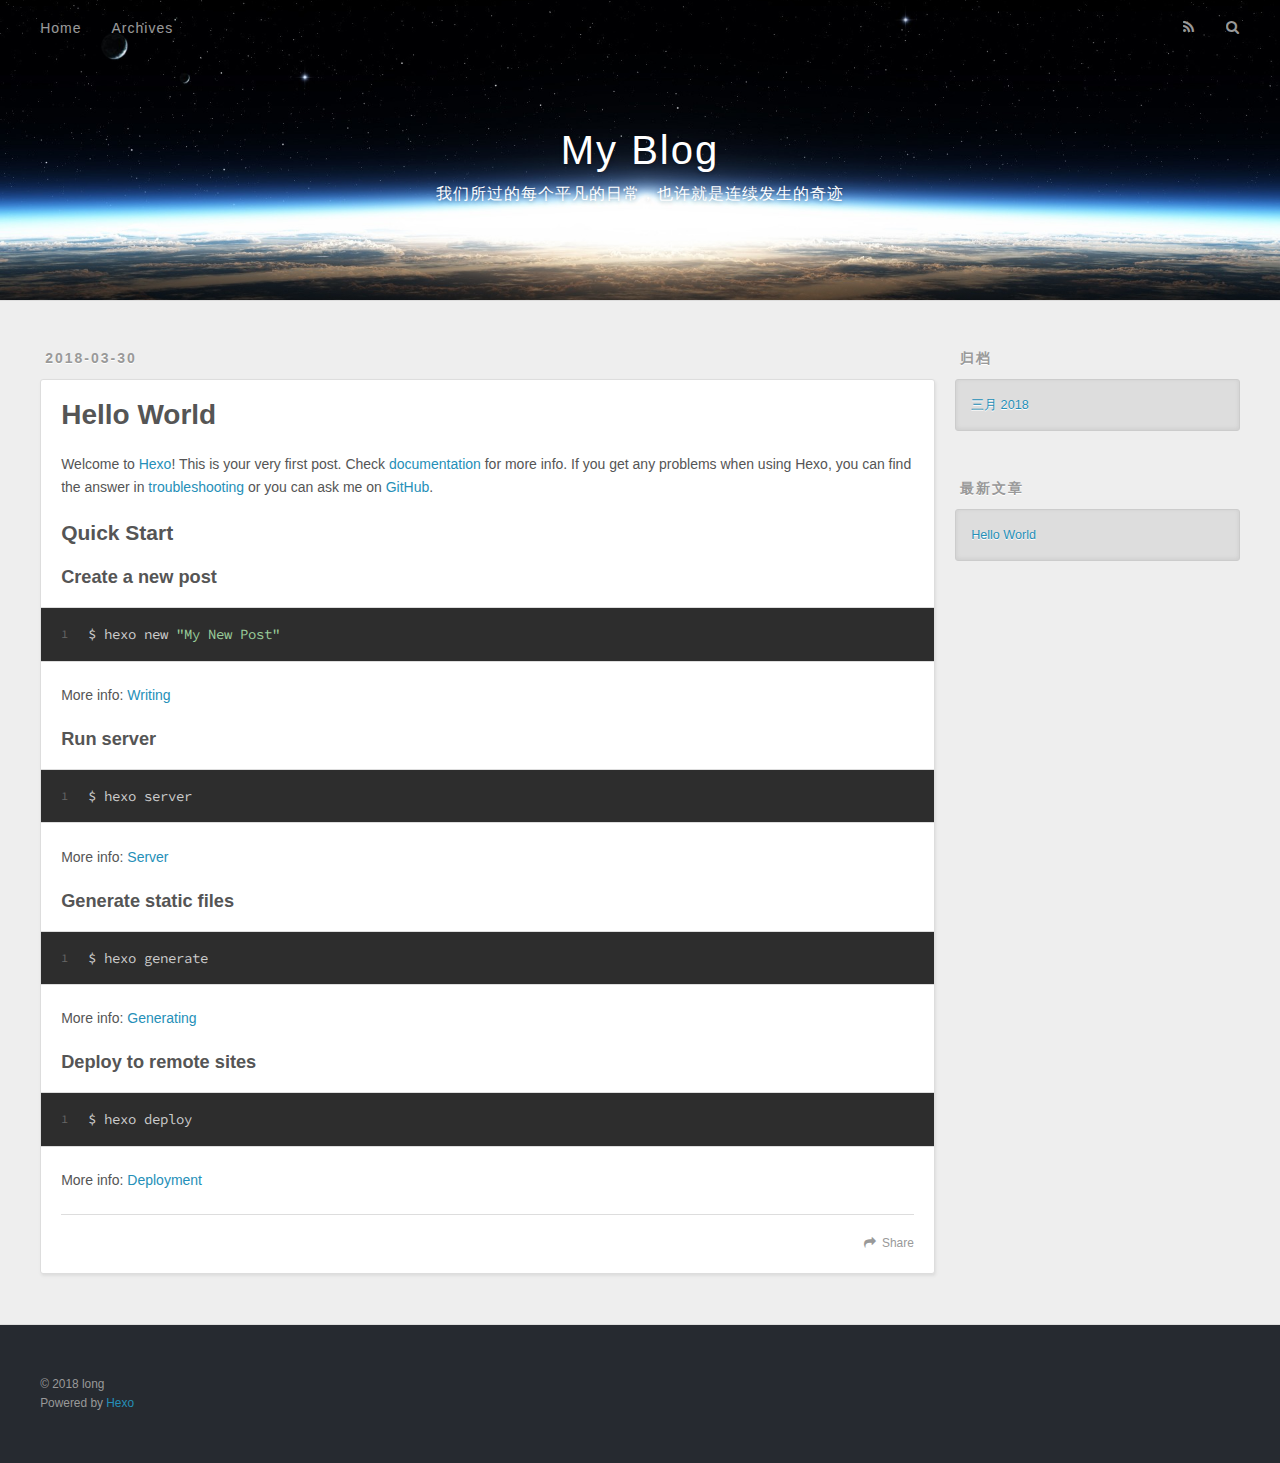
==== index.html @ 5c90718b "站点更新:2018-03-30 04/37/08" ====
<!DOCTYPE html>
<html>
<head>
  <meta charset="utf-8">
  

  
  <title>My Blog</title>
  <meta name="viewport" content="width=device-width, initial-scale=1, maximum-scale=1">
  <meta property="og:type" content="website">
<meta property="og:title" content="My Blog">
<meta property="og:url" content="http://yoursite.com/index.html">
<meta property="og:site_name" content="My Blog">
<meta property="og:locale" content="zh-CN">
<meta name="twitter:card" content="summary">
<meta name="twitter:title" content="My Blog">
  
    <link rel="alternate" href="/atom.xml" title="My Blog" type="application/atom+xml">
  
  
    <link rel="icon" href="/favicon.png">
  
  
    <link href="//fonts.googleapis.com/css?family=Source+Code+Pro" rel="stylesheet" type="text/css">
  
  <link rel="stylesheet" href="/css/style.css">
</head>

<body>
  <div id="container">
    <div id="wrap">
      <header id="header">
  <div id="banner"></div>
  <div id="header-outer" class="outer">
    <div id="header-title" class="inner">
      <h1 id="logo-wrap">
        <a href="/" id="logo">My Blog</a>
      </h1>
      
        <h2 id="subtitle-wrap">
          <a href="/" id="subtitle">我们所过的每个平凡的日常，也许就是连续发生的奇迹</a>
        </h2>
      
    </div>
    <div id="header-inner" class="inner">
      <nav id="main-nav">
        <a id="main-nav-toggle" class="nav-icon"></a>
        
          <a class="main-nav-link" href="/">Home</a>
        
          <a class="main-nav-link" href="/archives">Archives</a>
        
      </nav>
      <nav id="sub-nav">
        
          <a id="nav-rss-link" class="nav-icon" href="/atom.xml" title="RSS Feed"></a>
        
        <a id="nav-search-btn" class="nav-icon" title="搜索"></a>
      </nav>
      <div id="search-form-wrap">
        <form action="//google.com/search" method="get" accept-charset="UTF-8" class="search-form"><input type="search" name="q" class="search-form-input" placeholder="Search"><button type="submit" class="search-form-submit">&#xF002;</button><input type="hidden" name="sitesearch" value="http://yoursite.com"></form>
      </div>
    </div>
  </div>
</header>
      <div class="outer">
        <section id="main">
  
    <article id="post-hello-world" class="article article-type-post" itemscope itemprop="blogPost">
  <div class="article-meta">
    <a href="/2018/03/30/hello-world/" class="article-date">
  <time datetime="2018-03-30T04:08:48.191Z" itemprop="datePublished">2018-03-30</time>
</a>
    
  </div>
  <div class="article-inner">
    
    
      <header class="article-header">
        
  
    <h1 itemprop="name">
      <a class="article-title" href="/2018/03/30/hello-world/">Hello World</a>
    </h1>
  

      </header>
    
    <div class="article-entry" itemprop="articleBody">
      
        <p>Welcome to <a href="https://hexo.io/" target="_blank" rel="noopener">Hexo</a>! This is your very first post. Check <a href="https://hexo.io/docs/" target="_blank" rel="noopener">documentation</a> for more info. If you get any problems when using Hexo, you can find the answer in <a href="https://hexo.io/docs/troubleshooting.html" target="_blank" rel="noopener">troubleshooting</a> or you can ask me on <a href="https://github.com/hexojs/hexo/issues" target="_blank" rel="noopener">GitHub</a>.</p>
<h2 id="Quick-Start"><a href="#Quick-Start" class="headerlink" title="Quick Start"></a>Quick Start</h2><h3 id="Create-a-new-post"><a href="#Create-a-new-post" class="headerlink" title="Create a new post"></a>Create a new post</h3><figure class="highlight bash"><table><tr><td class="gutter"><pre><span class="line">1</span><br></pre></td><td class="code"><pre><span class="line">$ hexo new <span class="string">"My New Post"</span></span><br></pre></td></tr></table></figure>
<p>More info: <a href="https://hexo.io/docs/writing.html" target="_blank" rel="noopener">Writing</a></p>
<h3 id="Run-server"><a href="#Run-server" class="headerlink" title="Run server"></a>Run server</h3><figure class="highlight bash"><table><tr><td class="gutter"><pre><span class="line">1</span><br></pre></td><td class="code"><pre><span class="line">$ hexo server</span><br></pre></td></tr></table></figure>
<p>More info: <a href="https://hexo.io/docs/server.html" target="_blank" rel="noopener">Server</a></p>
<h3 id="Generate-static-files"><a href="#Generate-static-files" class="headerlink" title="Generate static files"></a>Generate static files</h3><figure class="highlight bash"><table><tr><td class="gutter"><pre><span class="line">1</span><br></pre></td><td class="code"><pre><span class="line">$ hexo generate</span><br></pre></td></tr></table></figure>
<p>More info: <a href="https://hexo.io/docs/generating.html" target="_blank" rel="noopener">Generating</a></p>
<h3 id="Deploy-to-remote-sites"><a href="#Deploy-to-remote-sites" class="headerlink" title="Deploy to remote sites"></a>Deploy to remote sites</h3><figure class="highlight bash"><table><tr><td class="gutter"><pre><span class="line">1</span><br></pre></td><td class="code"><pre><span class="line">$ hexo deploy</span><br></pre></td></tr></table></figure>
<p>More info: <a href="https://hexo.io/docs/deployment.html" target="_blank" rel="noopener">Deployment</a></p>

      
    </div>
    <footer class="article-footer">
      <a data-url="http://yoursite.com/2018/03/30/hello-world/" data-id="cjfdgh7nz0000b3xun6bfuowi" class="article-share-link">Share</a>
      
      
    </footer>
  </div>
  
</article>


  


</section>
        
          <aside id="sidebar">
  
    

  
    

  
    
  
    
  <div class="widget-wrap">
    <h3 class="widget-title">归档</h3>
    <div class="widget">
      <ul class="archive-list"><li class="archive-list-item"><a class="archive-list-link" href="/archives/2018/03/">三月 2018</a></li></ul>
    </div>
  </div>


  
    
  <div class="widget-wrap">
    <h3 class="widget-title">最新文章</h3>
    <div class="widget">
      <ul>
        
          <li>
            <a href="/2018/03/30/hello-world/">Hello World</a>
          </li>
        
      </ul>
    </div>
  </div>

  
</aside>
        
      </div>
      <footer id="footer">
  
  <div class="outer">
    <div id="footer-info" class="inner">
      &copy; 2018 long<br>
      Powered by <a href="http://hexo.io/" target="_blank">Hexo</a>
    </div>
  </div>
</footer>
    </div>
    <nav id="mobile-nav">
  
    <a href="/" class="mobile-nav-link">Home</a>
  
    <a href="/archives" class="mobile-nav-link">Archives</a>
  
</nav>
    

<script src="//ajax.googleapis.com/ajax/libs/jquery/2.0.3/jquery.min.js"></script>


  <link rel="stylesheet" href="/fancybox/jquery.fancybox.css">
  <script src="/fancybox/jquery.fancybox.pack.js"></script>


<script src="/js/script.js"></script>



  </div>
</body>
</html>
---- css/style.css ----
body {
  width: 100%;
}
body:before,
body:after {
  content: "";
  display: table;
}
body:after {
  clear: both;
}
html,
body,
div,
span,
applet,
object,
iframe,
h1,
h2,
h3,
h4,
h5,
h6,
p,
blockquote,
pre,
a,
abbr,
acronym,
address,
big,
cite,
code,
del,
dfn,
em,
img,
ins,
kbd,
q,
s,
samp,
small,
strike,
strong,
sub,
sup,
tt,
var,
dl,
dt,
dd,
ol,
ul,
li,
fieldset,
form,
label,
legend,
table,
caption,
tbody,
tfoot,
thead,
tr,
th,
td {
  margin: 0;
  padding: 0;
  border: 0;
  outline: 0;
  font-weight: inherit;
  font-style: inherit;
  font-family: inherit;
  font-size: 100%;
  vertical-align: baseline;
}
body {
  line-height: 1;
  color: #000;
  background: #fff;
}
ol,
ul {
  list-style: none;
}
table {
  border-collapse: separate;
  border-spacing: 0;
  vertical-align: middle;
}
caption,
th,
td {
  text-align: left;
  font-weight: normal;
  vertical-align: middle;
}
a img {
  border: none;
}
input,
button {
  margin: 0;
  padding: 0;
}
input::-moz-focus-inner,
button::-moz-focus-inner {
  border: 0;
  padding: 0;
}
@font-face {
  font-family: FontAwesome;
  font-style: normal;
  font-weight: normal;
  src: url("fonts/fontawesome-webfont.eot?v=#4.0.3");
  src: url("fonts/fontawesome-webfont.eot?#iefix&v=#4.0.3") format("embedded-opentype"), url("fonts/fontawesome-webfont.woff?v=#4.0.3") format("woff"), url("fonts/fontawesome-webfont.ttf?v=#4.0.3") format("truetype"), url("fonts/fontawesome-webfont.svg#fontawesomeregular?v=#4.0.3") format("svg");
}
html,
body,
#container {
  height: 100%;
}
body {
  background: #eee;
  font: 14px -apple-system, BlinkMacSystemFont, "Segoe UI", "Roboto", "Oxygen", "Ubuntu", "Cantarell", "Fira Sans", "Droid Sans", "Helvetica Neue", sans-serif;
  -webkit-text-size-adjust: 100%;
}
.outer {
  max-width: 1220px;
  margin: 0 auto;
  padding: 0 20px;
}
.outer:before,
.outer:after {
  content: "";
  display: table;
}
.outer:after {
  clear: both;
}
.inner {
  display: inline;
  float: left;
  width: 98.33333333333333%;
  margin: 0 0.833333333333333%;
}
.left,
.alignleft {
  float: left;
}
.right,
.alignright {
  float: right;
}
.clear {
  clear: both;
}
#container {
  position: relative;
}
.mobile-nav-on {
  overflow: hidden;
}
#wrap {
  height: 100%;
  width: 100%;
  position: absolute;
  top: 0;
  left: 0;
  -webkit-transition: 0.2s ease-out;
  -moz-transition: 0.2s ease-out;
  -ms-transition: 0.2s ease-out;
  transition: 0.2s ease-out;
  z-index: 1;
  background: #eee;
}
.mobile-nav-on #wrap {
  left: 280px;
}
@media screen and (min-width: 768px) {
  #main {
    display: inline;
    float: left;
    width: 73.33333333333333%;
    margin: 0 0.833333333333333%;
  }
}
.article-date,
.article-category-link,
.archive-year,
.widget-title {
  text-decoration: none;
  text-transform: uppercase;
  letter-spacing: 2px;
  color: #999;
  margin-bottom: 1em;
  margin-left: 5px;
  line-height: 1em;
  text-shadow: 0 1px #fff;
  font-weight: bold;
}
.article-inner,
.archive-article-inner {
  background: #fff;
  -webkit-box-shadow: 1px 2px 3px #ddd;
  box-shadow: 1px 2px 3px #ddd;
  border: 1px solid #ddd;
  border-radius: 3px;
}
.article-entry h1,
.widget h1 {
  font-size: 2em;
}
.article-entry h2,
.widget h2 {
  font-size: 1.5em;
}
.article-entry h3,
.widget h3 {
  font-size: 1.3em;
}
.article-entry h4,
.widget h4 {
  font-size: 1.2em;
}
.article-entry h5,
.widget h5 {
  font-size: 1em;
}
.article-entry h6,
.widget h6 {
  font-size: 1em;
  color: #999;
}
.article-entry hr,
.widget hr {
  border: 1px dashed #ddd;
}
.article-entry strong,
.widget strong {
  font-weight: bold;
}
.article-entry em,
.widget em,
.article-entry cite,
.widget cite {
  font-style: italic;
}
.article-entry sup,
.widget sup,
.article-entry sub,
.widget sub {
  font-size: 0.75em;
  line-height: 0;
  position: relative;
  vertical-align: baseline;
}
.article-entry sup,
.widget sup {
  top: -0.5em;
}
.article-entry sub,
.widget sub {
  bottom: -0.2em;
}
.article-entry small,
.widget small {
  font-size: 0.85em;
}
.article-entry acronym,
.widget acronym,
.article-entry abbr,
.widget abbr {
  border-bottom: 1px dotted;
}
.article-entry ul,
.widget ul,
.article-entry ol,
.widget ol,
.article-entry dl,
.widget dl {
  margin: 0 20px;
  line-height: 1.6em;
}
.article-entry ul ul,
.widget ul ul,
.article-entry ol ul,
.widget ol ul,
.article-entry ul ol,
.widget ul ol,
.article-entry ol ol,
.widget ol ol {
  margin-top: 0;
  margin-bottom: 0;
}
.article-entry ul,
.widget ul {
  list-style: disc;
}
.article-entry ol,
.widget ol {
  list-style: decimal;
}
.article-entry dt,
.widget dt {
  font-weight: bold;
}
#header {
  height: 300px;
  position: relative;
  border-bottom: 1px solid #ddd;
}
#header:before,
#header:after {
  content: "";
  position: absolute;
  left: 0;
  right: 0;
  height: 40px;
}
#header:before {
  top: 0;
  background: -webkit-linear-gradient(rgba(0,0,0,0.2), transparent);
  background: -moz-linear-gradient(rgba(0,0,0,0.2), transparent);
  background: -ms-linear-gradient(rgba(0,0,0,0.2), transparent);
  background: linear-gradient(rgba(0,0,0,0.2), transparent);
}
#header:after {
  bottom: 0;
  background: -webkit-linear-gradient(transparent, rgba(0,0,0,0.2));
  background: -moz-linear-gradient(transparent, rgba(0,0,0,0.2));
  background: -ms-linear-gradient(transparent, rgba(0,0,0,0.2));
  background: linear-gradient(transparent, rgba(0,0,0,0.2));
}
#header-outer {
  height: 100%;
  position: relative;
}
#header-inner {
  position: relative;
  overflow: hidden;
}
#banner {
  position: absolute;
  top: 0;
  left: 0;
  width: 100%;
  height: 100%;
  background: url("images/banner.jpg") center #000;
  -webkit-background-size: cover;
  -moz-background-size: cover;
  background-size: cover;
  z-index: -1;
}
#header-title {
  text-align: center;
  height: 40px;
  position: absolute;
  top: 50%;
  left: 0;
  margin-top: -20px;
}
#logo,
#subtitle {
  text-decoration: none;
  color: #fff;
  font-weight: 300;
  text-shadow: 0 1px 4px rgba(0,0,0,0.3);
}
#logo {
  font-size: 40px;
  line-height: 40px;
  letter-spacing: 2px;
}
#subtitle {
  font-size: 16px;
  line-height: 16px;
  letter-spacing: 1px;
}
#subtitle-wrap {
  margin-top: 16px;
}
#main-nav {
  float: left;
  margin-left: -15px;
}
.nav-icon,
.main-nav-link {
  float: left;
  color: #fff;
  opacity: 0.6;
  text-decoration: none;
  text-shadow: 0 1px rgba(0,0,0,0.2);
  -webkit-transition: opacity 0.2s;
  -moz-transition: opacity 0.2s;
  -ms-transition: opacity 0.2s;
  transition: opacity 0.2s;
  display: block;
  padding: 20px 15px;
}
.nav-icon:hover,
.main-nav-link:hover {
  opacity: 1;
}
.nav-icon {
  font-family: FontAwesome;
  text-align: center;
  font-size: 14px;
  width: 14px;
  height: 14px;
  padding: 20px 15px;
  position: relative;
  cursor: pointer;
}
.main-nav-link {
  font-weight: 300;
  letter-spacing: 1px;
}
@media screen and (max-width: 479px) {
  .main-nav-link {
    display: none;
  }
}
#main-nav-toggle {
  display: none;
}
#main-nav-toggle:before {
  content: "\f0c9";
}
@media screen and (max-width: 479px) {
  #main-nav-toggle {
    display: block;
  }
}
#sub-nav {
  float: right;
  margin-right: -15px;
}
#nav-rss-link:before {
  content: "\f09e";
}
#nav-search-btn:before {
  content: "\f002";
}
#search-form-wrap {
  position: absolute;
  top: 15px;
  width: 150px;
  height: 30px;
  right: -150px;
  opacity: 0;
  -webkit-transition: 0.2s ease-out;
  -moz-transition: 0.2s ease-out;
  -ms-transition: 0.2s ease-out;
  transition: 0.2s ease-out;
}
#search-form-wrap.on {
  opacity: 1;
  right: 0;
}
@media screen and (max-width: 479px) {
  #search-form-wrap {
    width: 100%;
    right: -100%;
  }
}
.search-form {
  position: absolute;
  top: 0;
  left: 0;
  right: 0;
  background: #fff;
  padding: 5px 15px;
  border-radius: 15px;
  -webkit-box-shadow: 0 0 10px rgba(0,0,0,0.3);
  box-shadow: 0 0 10px rgba(0,0,0,0.3);
}
.search-form-input {
  border: none;
  background: none;
  color: #555;
  width: 100%;
  font: 13px -apple-system, BlinkMacSystemFont, "Segoe UI", "Roboto", "Oxygen", "Ubuntu", "Cantarell", "Fira Sans", "Droid Sans", "Helvetica Neue", sans-serif;
  outline: none;
}
.search-form-input::-webkit-search-results-decoration,
.search-form-input::-webkit-search-cancel-button {
  -webkit-appearance: none;
}
.search-form-submit {
  position: absolute;
  top: 50%;
  right: 10px;
  margin-top: -7px;
  font: 13px FontAwesome;
  border: none;
  background: none;
  color: #bbb;
  cursor: pointer;
}
.search-form-submit:hover,
.search-form-submit:focus {
  color: #777;
}
.article {
  margin: 50px 0;
}
.article-inner {
  overflow: hidden;
}
.article-meta:before,
.article-meta:after {
  content: "";
  display: table;
}
.article-meta:after {
  clear: both;
}
.article-date {
  float: left;
}
.article-category {
  float: left;
  line-height: 1em;
  color: #ccc;
  text-shadow: 0 1px #fff;
  margin-left: 8px;
}
.article-category:before {
  content: "\2022";
}
.article-category-link {
  margin: 0 12px 1em;
}
.article-header {
  padding: 20px 20px 0;
}
.article-title {
  text-decoration: none;
  font-size: 2em;
  font-weight: bold;
  color: #555;
  line-height: 1.1em;
  -webkit-transition: color 0.2s;
  -moz-transition: color 0.2s;
  -ms-transition: color 0.2s;
  transition: color 0.2s;
}
a.article-title:hover {
  color: #258fb8;
}
.article-entry {
  color: #555;
  padding: 0 20px;
}
.article-entry:before,
.article-entry:after {
  content: "";
  display: table;
}
.article-entry:after {
  clear: both;
}
.article-entry p,
.article-entry table {
  line-height: 1.6em;
  margin: 1.6em 0;
}
.article-entry h1,
.article-entry h2,
.article-entry h3,
.article-entry h4,
.article-entry h5,
.article-entry h6 {
  font-weight: bold;
}
.article-entry h1,
.article-entry h2,
.article-entry h3,
.article-entry h4,
.article-entry h5,
.article-entry h6 {
  line-height: 1.1em;
  margin: 1.1em 0;
}
.article-entry a {
  color: #258fb8;
  text-decoration: none;
}
.article-entry a:hover {
  text-decoration: underline;
}
.article-entry ul,
.article-entry ol,
.article-entry dl {
  margin-top: 1.6em;
  margin-bottom: 1.6em;
}
.article-entry img,
.article-entry video {
  max-width: 100%;
  height: auto;
  display: block;
  margin: auto;
}
.article-entry iframe {
  border: none;
}
.article-entry table {
  width: 100%;
  border-collapse: collapse;
  border-spacing: 0;
}
.article-entry th {
  font-weight: bold;
  border-bottom: 3px solid #ddd;
  padding-bottom: 0.5em;
}
.article-entry td {
  border-bottom: 1px solid #ddd;
  padding: 10px 0;
}
.article-entry blockquote {
  font-family: Georgia, "Times New Roman", serif;
  font-size: 1.4em;
  margin: 1.6em 20px;
  text-align: center;
}
.article-entry blockquote footer {
  font-size: 14px;
  margin: 1.6em 0;
  font-family: -apple-system, BlinkMacSystemFont, "Segoe UI", "Roboto", "Oxygen", "Ubuntu", "Cantarell", "Fira Sans", "Droid Sans", "Helvetica Neue", sans-serif;
}
.article-entry blockquote footer cite:before {
  content: "—";
  padding: 0 0.5em;
}
.article-entry .pullquote {
  text-align: left;
  width: 45%;
  margin: 0;
}
.article-entry .pullquote.left {
  margin-left: 0.5em;
  margin-right: 1em;
}
.article-entry .pullquote.right {
  margin-right: 0.5em;
  margin-left: 1em;
}
.article-entry .caption {
  color: #999;
  display: block;
  font-size: 0.9em;
  margin-top: 0.5em;
  position: relative;
  text-align: center;
}
.article-entry .video-container {
  position: relative;
  padding-top: 56.25%;
  height: 0;
  overflow: hidden;
}
.article-entry .video-container iframe,
.article-entry .video-container object,
.article-entry .video-container embed {
  position: absolute;
  top: 0;
  left: 0;
  width: 100%;
  height: 100%;
  margin-top: 0;
}
.article-more-link a {
  display: inline-block;
  line-height: 1em;
  padding: 6px 15px;
  border-radius: 15px;
  background: #eee;
  color: #999;
  text-shadow: 0 1px #fff;
  text-decoration: none;
}
.article-more-link a:hover {
  background: #258fb8;
  color: #fff;
  text-decoration: none;
  text-shadow: 0 1px #1e7293;
}
.article-footer {
  font-size: 0.85em;
  line-height: 1.6em;
  border-top: 1px solid #ddd;
  padding-top: 1.6em;
  margin: 0 20px 20px;
}
.article-footer:before,
.article-footer:after {
  content: "";
  display: table;
}
.article-footer:after {
  clear: both;
}
.article-footer a {
  color: #999;
  text-decoration: none;
}
.article-footer a:hover {
  color: #555;
}
.article-tag-list-item {
  float: left;
  margin-right: 10px;
}
.article-tag-list-link:before {
  content: "#";
}
.article-comment-link {
  float: right;
}
.article-comment-link:before {
  content: "\f075";
  font-family: FontAwesome;
  padding-right: 8px;
}
.article-share-link {
  cursor: pointer;
  float: right;
  margin-left: 20px;
}
.article-share-link:before {
  content: "\f064";
  font-family: FontAwesome;
  padding-right: 6px;
}
#article-nav {
  position: relative;
}
#article-nav:before,
#article-nav:after {
  content: "";
  display: table;
}
#article-nav:after {
  clear: both;
}
@media screen and (min-width: 768px) {
  #article-nav {
    margin: 50px 0;
  }
  #article-nav:before {
    width: 8px;
    height: 8px;
    position: absolute;
    top: 50%;
    left: 50%;
    margin-top: -4px;
    margin-left: -4px;
    content: "";
    border-radius: 50%;
    background: #ddd;
    -webkit-box-shadow: 0 1px 2px #fff;
    box-shadow: 0 1px 2px #fff;
  }
}
.article-nav-link-wrap {
  text-decoration: none;
  text-shadow: 0 1px #fff;
  color: #999;
  -webkit-box-sizing: border-box;
  -moz-box-sizing: border-box;
  box-sizing: border-box;
  margin-top: 50px;
  text-align: center;
  display: block;
}
.article-nav-link-wrap:hover {
  color: #555;
}
@media screen and (min-width: 768px) {
  .article-nav-link-wrap {
    width: 50%;
    margin-top: 0;
  }
}
@media screen and (min-width: 768px) {
  #article-nav-newer {
    float: left;
    text-align: right;
    padding-right: 20px;
  }
}
@media screen and (min-width: 768px) {
  #article-nav-older {
    float: right;
    text-align: left;
    padding-left: 20px;
  }
}
.article-nav-caption {
  text-transform: uppercase;
  letter-spacing: 2px;
  color: #ddd;
  line-height: 1em;
  font-weight: bold;
}
#article-nav-newer .article-nav-caption {
  margin-right: -2px;
}
.article-nav-title {
  font-size: 0.85em;
  line-height: 1.6em;
  margin-top: 0.5em;
}
.article-share-box {
  position: absolute;
  display: none;
  background: #fff;
  -webkit-box-shadow: 1px 2px 10px rgba(0,0,0,0.2);
  box-shadow: 1px 2px 10px rgba(0,0,0,0.2);
  border-radius: 3px;
  margin-left: -145px;
  overflow: hidden;
  z-index: 1;
}
.article-share-box.on {
  display: block;
}
.article-share-input {
  width: 100%;
  background: none;
  -webkit-box-sizing: border-box;
  -moz-box-sizing: border-box;
  box-sizing: border-box;
  font: 14px -apple-system, BlinkMacSystemFont, "Segoe UI", "Roboto", "Oxygen", "Ubuntu", "Cantarell", "Fira Sans", "Droid Sans", "Helvetica Neue", sans-serif;
  padding: 0 15px;
  color: #555;
  outline: none;
  border: 1px solid #ddd;
  border-radius: 3px 3px 0 0;
  height: 36px;
  line-height: 36px;
}
.article-share-links {
  background: #eee;
}
.article-share-links:before,
.article-share-links:after {
  content: "";
  display: table;
}
.article-share-links:after {
  clear: both;
}
.article-share-twitter,
.article-share-facebook,
.article-share-pinterest,
.article-share-google {
  width: 50px;
  height: 36px;
  display: block;
  float: left;
  position: relative;
  color: #999;
  text-shadow: 0 1px #fff;
}
.article-share-twitter:before,
.article-share-facebook:before,
.article-share-pinterest:before,
.article-share-google:before {
  font-size: 20px;
  font-family: FontAwesome;
  width: 20px;
  height: 20px;
  position: absolute;
  top: 50%;
  left: 50%;
  margin-top: -10px;
  margin-left: -10px;
  text-align: center;
}
.article-share-twitter:hover,
.article-share-facebook:hover,
.article-share-pinterest:hover,
.article-share-google:hover {
  color: #fff;
}
.article-share-twitter:before {
  content: "\f099";
}
.article-share-twitter:hover {
  background: #00aced;
  text-shadow: 0 1px #008abe;
}
.article-share-facebook:before {
  content: "\f09a";
}
.article-share-facebook:hover {
  background: #3b5998;
  text-shadow: 0 1px #2f477a;
}
.article-share-pinterest:before {
  content: "\f0d2";
}
.article-share-pinterest:hover {
  background: #cb2027;
  text-shadow: 0 1px #a21a1f;
}
.article-share-google:before {
  content: "\f0d5";
}
.article-share-google:hover {
  background: #dd4b39;
  text-shadow: 0 1px #be3221;
}
.article-gallery {
  background: #000;
  position: relative;
}
.article-gallery-photos {
  position: relative;
  overflow: hidden;
}
.article-gallery-img {
  display: none;
  max-width: 100%;
}
.article-gallery-img:first-child {
  display: block;
}
.article-gallery-img.loaded {
  position: absolute;
  display: block;
}
.article-gallery-img img {
  display: block;
  max-width: 100%;
  margin: 0 auto;
}
#comments {
  background: #fff;
  -webkit-box-shadow: 1px 2px 3px #ddd;
  box-shadow: 1px 2px 3px #ddd;
  padding: 20px;
  border: 1px solid #ddd;
  border-radius: 3px;
  margin: 50px 0;
}
#comments a {
  color: #258fb8;
}
.archives-wrap {
  margin: 50px 0;
}
.archives:before,
.archives:after {
  content: "";
  display: table;
}
.archives:after {
  clear: both;
}
.archive-year-wrap {
  margin-bottom: 1em;
}
.archives {
  -webkit-column-gap: 10px;
  -moz-column-gap: 10px;
  column-gap: 10px;
}
@media screen and (min-width: 480px) and (max-width: 767px) {
  .archives {
    -webkit-column-count: 2;
    -moz-column-count: 2;
    column-count: 2;
  }
}
@media screen and (min-width: 768px) {
  .archives {
    -webkit-column-count: 3;
    -moz-column-count: 3;
    column-count: 3;
  }
}
.archive-article {
  -webkit-column-break-inside: avoid;
  page-break-inside: avoid;
  overflow: hidden;
  break-inside: avoid-column;
}
.archive-article-inner {
  padding: 10px;
  margin-bottom: 15px;
}
.archive-article-title {
  text-decoration: none;
  font-weight: bold;
  color: #555;
  -webkit-transition: color 0.2s;
  -moz-transition: color 0.2s;
  -ms-transition: color 0.2s;
  transition: color 0.2s;
  line-height: 1.6em;
}
.archive-article-title:hover {
  color: #258fb8;
}
.archive-article-footer {
  margin-top: 1em;
}
.archive-article-date {
  color: #999;
  text-decoration: none;
  font-size: 0.85em;
  line-height: 1em;
  margin-bottom: 0.5em;
  display: block;
}
#page-nav {
  margin: 50px auto;
  background: #fff;
  -webkit-box-shadow: 1px 2px 3px #ddd;
  box-shadow: 1px 2px 3px #ddd;
  border: 1px solid #ddd;
  border-radius: 3px;
  text-align: center;
  color: #999;
  overflow: hidden;
}
#page-nav:before,
#page-nav:after {
  content: "";
  display: table;
}
#page-nav:after {
  clear: both;
}
#page-nav a,
#page-nav span {
  padding: 10px 20px;
  line-height: 1;
  height: 2ex;
}
#page-nav a {
  color: #999;
  text-decoration: none;
}
#page-nav a:hover {
  background: #999;
  color: #fff;
}
#page-nav .prev {
  float: left;
}
#page-nav .next {
  float: right;
}
#page-nav .page-number {
  display: inline-block;
}
@media screen and (max-width: 479px) {
  #page-nav .page-number {
    display: none;
  }
}
#page-nav .current {
  color: #555;
  font-weight: bold;
}
#page-nav .space {
  color: #ddd;
}
#footer {
  background: #262a30;
  padding: 50px 0;
  border-top: 1px solid #ddd;
  color: #999;
}
#footer a {
  color: #258fb8;
  text-decoration: none;
}
#footer a:hover {
  text-decoration: underline;
}
#footer-info {
  line-height: 1.6em;
  font-size: 0.85em;
}
.article-entry pre,
.article-entry .highlight {
  background: #2d2d2d;
  margin: 0 -20px;
  padding: 15px 20px;
  border-style: solid;
  border-color: #ddd;
  border-width: 1px 0;
  overflow: auto;
  color: #ccc;
  line-height: 22.400000000000002px;
}
.article-entry .highlight .gutter pre,
.article-entry .gist .gist-file .gist-data .line-numbers {
  color: #666;
  font-size: 0.85em;
}
.article-entry pre,
.article-entry code {
  font-family: "Source Code Pro", Consolas, Monaco, Menlo, Consolas, monospace;
}
.article-entry code {
  background: #eee;
  text-shadow: 0 1px #fff;
  padding: 0 0.3em;
}
.article-entry pre code {
  background: none;
  text-shadow: none;
  padding: 0;
}
.article-entry .highlight pre {
  border: none;
  margin: 0;
  padding: 0;
}
.article-entry .highlight table {
  margin: 0;
  width: auto;
}
.article-entry .highlight td {
  border: none;
  padding: 0;
}
.article-entry .highlight figcaption {
  font-size: 0.85em;
  color: #999;
  line-height: 1em;
  margin-bottom: 1em;
}
.article-entry .highlight figcaption:before,
.article-entry .highlight figcaption:after {
  content: "";
  display: table;
}
.article-entry .highlight figcaption:after {
  clear: both;
}
.article-entry .highlight figcaption a {
  float: right;
}
.article-entry .highlight .gutter pre {
  text-align: right;
  padding-right: 20px;
}
.article-entry .highlight .line {
  height: 22.400000000000002px;
}
.article-entry .highlight .line.marked {
  background: #515151;
}
.article-entry .gist {
  margin: 0 -20px;
  border-style: solid;
  border-color: #ddd;
  border-width: 1px 0;
  background: #2d2d2d;
  padding: 15px 20px 15px 0;
}
.article-entry .gist .gist-file {
  border: none;
  font-family: "Source Code Pro", Consolas, Monaco, Menlo, Consolas, monospace;
  margin: 0;
}
.article-entry .gist .gist-file .gist-data {
  background: none;
  border: none;
}
.article-entry .gist .gist-file .gist-data .line-numbers {
  background: none;
  border: none;
  padding: 0 20px 0 0;
}
.article-entry .gist .gist-file .gist-data .line-data {
  padding: 0 !important;
}
.article-entry .gist .gist-file .highlight {
  margin: 0;
  padding: 0;
  border: none;
}
.article-entry .gist .gist-file .gist-meta {
  background: #2d2d2d;
  color: #999;
  font: 0.85em -apple-system, BlinkMacSystemFont, "Segoe UI", "Roboto", "Oxygen", "Ubuntu", "Cantarell", "Fira Sans", "Droid Sans", "Helvetica Neue", sans-serif;
  text-shadow: 0 0;
  padding: 0;
  margin-top: 1em;
  margin-left: 20px;
}
.article-entry .gist .gist-file .gist-meta a {
  color: #258fb8;
  font-weight: normal;
}
.article-entry .gist .gist-file .gist-meta a:hover {
  text-decoration: underline;
}
pre .comment,
pre .title {
  color: #999;
}
pre .variable,
pre .attribute,
pre .tag,
pre .regexp,
pre .ruby .constant,
pre .xml .tag .title,
pre .xml .pi,
pre .xml .doctype,
pre .html .doctype,
pre .css .id,
pre .css .class,
pre .css .pseudo {
  color: #f2777a;
}
pre .number,
pre .preprocessor,
pre .built_in,
pre .literal,
pre .params,
pre .constant {
  color: #f99157;
}
pre .class,
pre .ruby .class .title,
pre .css .rules .attribute {
  color: #9c9;
}
pre .string,
pre .value,
pre .inheritance,
pre .header,
pre .ruby .symbol,
pre .xml .cdata {
  color: #9c9;
}
pre .css .hexcolor {
  color: #6cc;
}
pre .function,
pre .python .decorator,
pre .python .title,
pre .ruby .function .title,
pre .ruby .title .keyword,
pre .perl .sub,
pre .javascript .title,
pre .coffeescript .title {
  color: #69c;
}
pre .keyword,
pre .javascript .function {
  color: #c9c;
}
@media screen and (max-width: 479px) {
  #mobile-nav {
    position: absolute;
    top: 0;
    left: 0;
    width: 280px;
    height: 100%;
    background: #191919;
    border-right: 1px solid #fff;
  }
}
@media screen and (max-width: 479px) {
  .mobile-nav-link {
    display: block;
    color: #999;
    text-decoration: none;
    padding: 15px 20px;
    font-weight: bold;
  }
  .mobile-nav-link:hover {
    color: #fff;
  }
}
@media screen and (min-width: 768px) {
  #sidebar {
    display: inline;
    float: left;
    width: 23.333333333333332%;
    margin: 0 0.833333333333333%;
  }
}
.widget-wrap {
  margin: 50px 0;
}
.widget {
  color: #777;
  text-shadow: 0 1px #fff;
  background: #ddd;
  -webkit-box-shadow: 0 -1px 4px #ccc inset;
  box-shadow: 0 -1px 4px #ccc inset;
  border: 1px solid #ccc;
  padding: 15px;
  border-radius: 3px;
}
.widget a {
  color: #258fb8;
  text-decoration: none;
}
.widget a:hover {
  text-decoration: underline;
}
.widget ul ul,
.widget ol ul,
.widget dl ul,
.widget ul ol,
.widget ol ol,
.widget dl ol,
.widget ul dl,
.widget ol dl,
.widget dl dl {
  margin-left: 15px;
  list-style: disc;
}
.widget {
  line-height: 1.6em;
  word-wrap: break-word;
  font-size: 0.9em;
}
.widget ul,
.widget ol {
  list-style: none;
  margin: 0;
}
.widget ul ul,
.widget ol ul,
.widget ul ol,
.widget ol ol {
  margin: 0 20px;
}
.widget ul ul,
.widget ol ul {
  list-style: disc;
}
.widget ul ol,
.widget ol ol {
  list-style: decimal;
}
.category-list-count,
.tag-list-count,
.archive-list-count {
  padding-left: 5px;
  color: #999;
  font-size: 0.85em;
}
.category-list-count:before,
.tag-list-count:before,
.archive-list-count:before {
  content: "(";
}
.category-list-count:after,
.tag-list-count:after,
.archive-list-count:after {
  content: ")";
}
.tagcloud a {
  margin-right: 5px;
  display: inline-block;
}
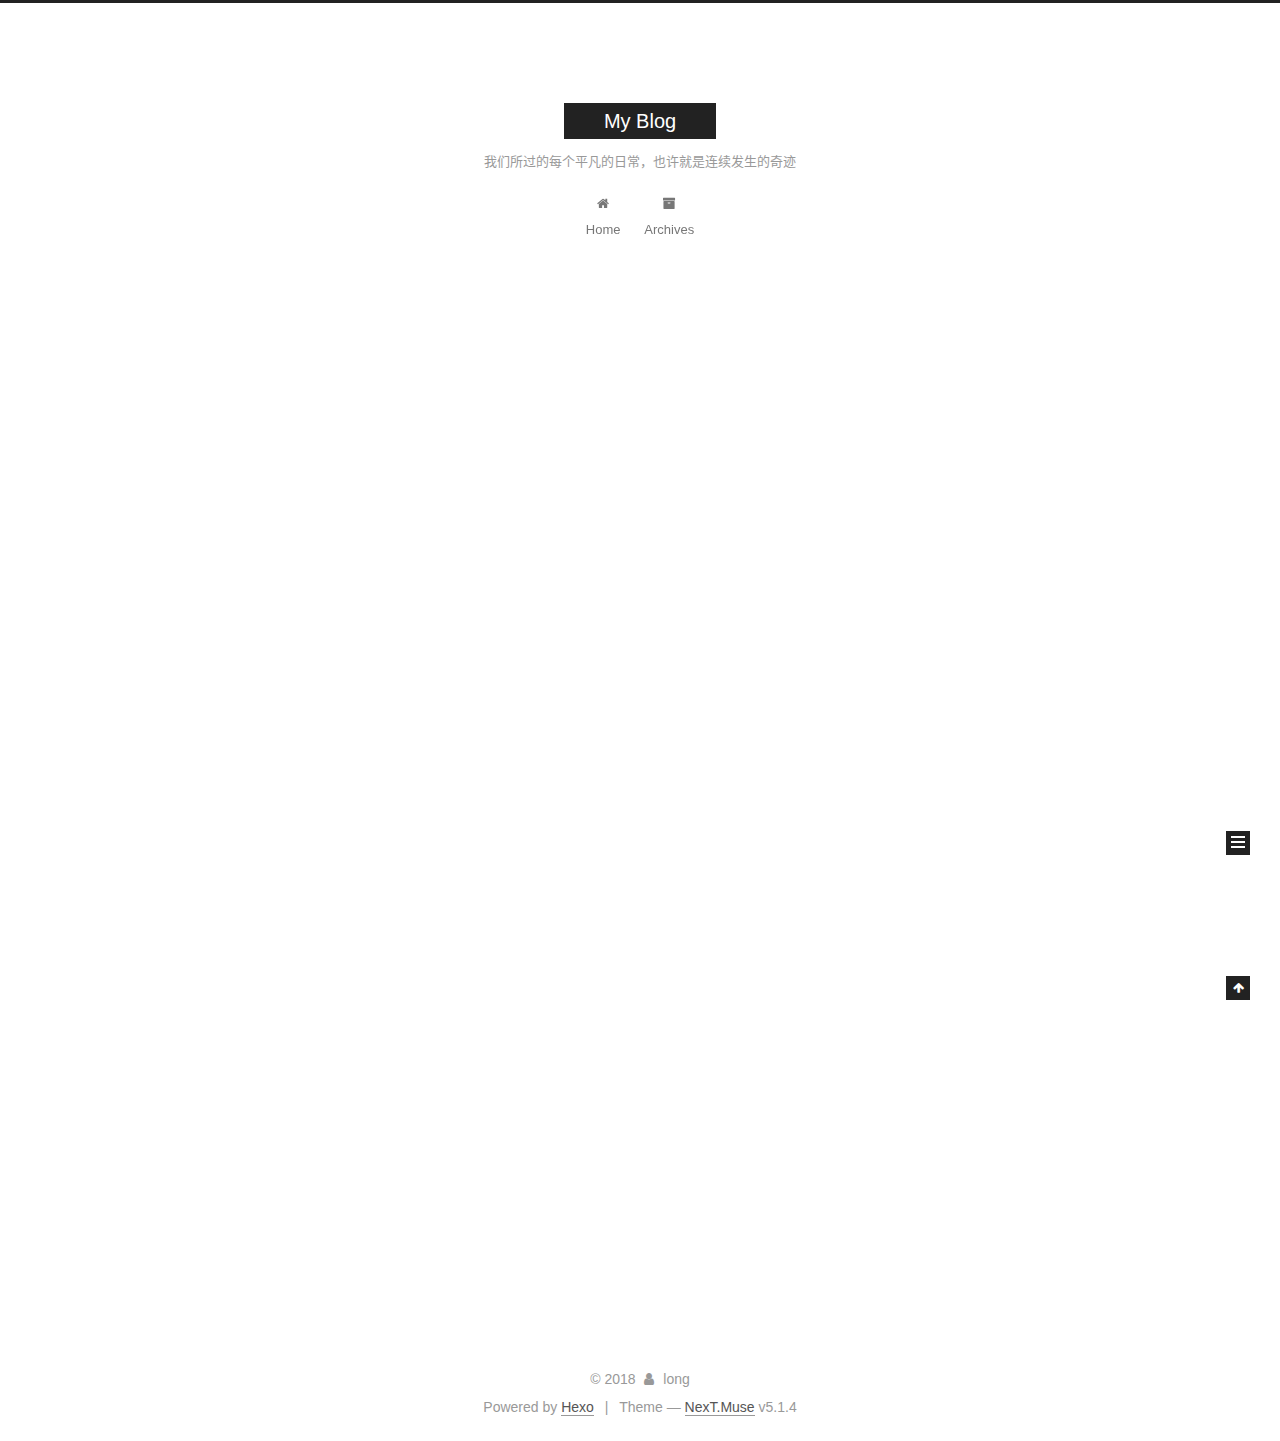
==== commit 70070f72: "站点更新:2018-03-30 04/50/00" ====
--- a/index.html
+++ b/index.html
@@ -1,94 +1,308 @@
 <!DOCTYPE html>
-<html>
+
+
+
+  
+
+
+<html class="theme-next muse use-motion" lang="zh-CN">
 <head>
-  <meta charset="utf-8">
-  
-
-  
-  <title>My Blog</title>
-  <meta name="viewport" content="width=device-width, initial-scale=1, maximum-scale=1">
-  <meta property="og:type" content="website">
+  <meta charset="UTF-8"/>
+<meta http-equiv="X-UA-Compatible" content="IE=edge" />
+<meta name="viewport" content="width=device-width, initial-scale=1, maximum-scale=1"/>
+<meta name="theme-color" content="#222">
+
+
+
+
+
+
+
+
+
+<meta http-equiv="Cache-Control" content="no-transform" />
+<meta http-equiv="Cache-Control" content="no-siteapp" />
+
+
+
+
+
+
+
+
+
+
+
+
+
+
+
+
+  
+  
+  <link href="/lib/fancybox/source/jquery.fancybox.css?v=2.1.5" rel="stylesheet" type="text/css" />
+
+
+
+
+
+
+
+<link href="/lib/font-awesome/css/font-awesome.min.css?v=4.6.2" rel="stylesheet" type="text/css" />
+
+<link href="/css/main.css?v=5.1.4" rel="stylesheet" type="text/css" />
+
+
+  <link rel="apple-touch-icon" sizes="180x180" href="/images/apple-touch-icon-next.png?v=5.1.4">
+
+
+  <link rel="icon" type="image/png" sizes="32x32" href="/images/favicon-32x32-next.png?v=5.1.4">
+
+
+  <link rel="icon" type="image/png" sizes="16x16" href="/images/favicon-16x16-next.png?v=5.1.4">
+
+
+  <link rel="mask-icon" href="/images/logo.svg?v=5.1.4" color="#222">
+
+
+
+
+
+  <meta name="keywords" content="Hexo, NexT" />
+
+
+
+
+
+  <link rel="alternate" href="/atom.xml" title="My Blog" type="application/atom+xml" />
+
+
+
+
+
+
+<meta property="og:type" content="website">
 <meta property="og:title" content="My Blog">
 <meta property="og:url" content="http://yoursite.com/index.html">
 <meta property="og:site_name" content="My Blog">
 <meta property="og:locale" content="zh-CN">
 <meta name="twitter:card" content="summary">
 <meta name="twitter:title" content="My Blog">
-  
-    <link rel="alternate" href="/atom.xml" title="My Blog" type="application/atom+xml">
-  
-  
-    <link rel="icon" href="/favicon.png">
-  
-  
-    <link href="//fonts.googleapis.com/css?family=Source+Code+Pro" rel="stylesheet" type="text/css">
-  
-  <link rel="stylesheet" href="/css/style.css">
+
+
+
+<script type="text/javascript" id="hexo.configurations">
+  var NexT = window.NexT || {};
+  var CONFIG = {
+    root: '/',
+    scheme: 'Muse',
+    version: '5.1.4',
+    sidebar: {"position":"left","display":"post","offset":12,"b2t":false,"scrollpercent":false,"onmobile":false},
+    fancybox: true,
+    tabs: true,
+    motion: {"enable":true,"async":false,"transition":{"post_block":"fadeIn","post_header":"slideDownIn","post_body":"slideDownIn","coll_header":"slideLeftIn","sidebar":"slideUpIn"}},
+    duoshuo: {
+      userId: '0',
+      author: 'Author'
+    },
+    algolia: {
+      applicationID: '',
+      apiKey: '',
+      indexName: '',
+      hits: {"per_page":10},
+      labels: {"input_placeholder":"Search for Posts","hits_empty":"We didn't find any results for the search: ${query}","hits_stats":"${hits} results found in ${time} ms"}
+    }
+  };
+</script>
+
+
+
+  <link rel="canonical" href="http://yoursite.com/"/>
+
+
+
+
+
+  <title>My Blog</title>
+  
+
+
+
+
+
+
+
+
 </head>
 
-<body>
-  <div id="container">
-    <div id="wrap">
-      <header id="header">
-  <div id="banner"></div>
-  <div id="header-outer" class="outer">
-    <div id="header-title" class="inner">
-      <h1 id="logo-wrap">
-        <a href="/" id="logo">My Blog</a>
-      </h1>
-      
-        <h2 id="subtitle-wrap">
-          <a href="/" id="subtitle">我们所过的每个平凡的日常，也许就是连续发生的奇迹</a>
-        </h2>
-      
+<body itemscope itemtype="http://schema.org/WebPage" lang="zh-CN">
+
+  
+  
+    
+  
+
+  <div class="container sidebar-position-left 
+  page-home">
+    <div class="headband"></div>
+
+    <header id="header" class="header" itemscope itemtype="http://schema.org/WPHeader">
+      <div class="header-inner"><div class="site-brand-wrapper">
+  <div class="site-meta ">
+    
+
+    <div class="custom-logo-site-title">
+      <a href="/"  class="brand" rel="start">
+        <span class="logo-line-before"><i></i></span>
+        <span class="site-title">My Blog</span>
+        <span class="logo-line-after"><i></i></span>
+      </a>
     </div>
-    <div id="header-inner" class="inner">
-      <nav id="main-nav">
-        <a id="main-nav-toggle" class="nav-icon"></a>
-        
-          <a class="main-nav-link" href="/">Home</a>
-        
-          <a class="main-nav-link" href="/archives">Archives</a>
-        
-      </nav>
-      <nav id="sub-nav">
-        
-          <a id="nav-rss-link" class="nav-icon" href="/atom.xml" title="RSS Feed"></a>
-        
-        <a id="nav-search-btn" class="nav-icon" title="搜索"></a>
-      </nav>
-      <div id="search-form-wrap">
-        <form action="//google.com/search" method="get" accept-charset="UTF-8" class="search-form"><input type="search" name="q" class="search-form-input" placeholder="Search"><button type="submit" class="search-form-submit">&#xF002;</button><input type="hidden" name="sitesearch" value="http://yoursite.com"></form>
-      </div>
-    </div>
+      
+        <p class="site-subtitle">我们所过的每个平凡的日常，也许就是连续发生的奇迹</p>
+      
   </div>
-</header>
-      <div class="outer">
-        <section id="main">
-  
-    <article id="post-hello-world" class="article article-type-post" itemscope itemprop="blogPost">
-  <div class="article-meta">
-    <a href="/2018/03/30/hello-world/" class="article-date">
-  <time datetime="2018-03-30T04:08:48.191Z" itemprop="datePublished">2018-03-30</time>
-</a>
-    
+
+  <div class="site-nav-toggle">
+    <button>
+      <span class="btn-bar"></span>
+      <span class="btn-bar"></span>
+      <span class="btn-bar"></span>
+    </button>
   </div>
-  <div class="article-inner">
-    
-    
-      <header class="article-header">
-        
-  
-    <h1 itemprop="name">
-      <a class="article-title" href="/2018/03/30/hello-world/">Hello World</a>
-    </h1>
-  
-
+</div>
+
+<nav class="site-nav">
+  
+
+  
+    <ul id="menu" class="menu">
+      
+        
+        <li class="menu-item menu-item-home">
+          <a href="/" rel="section">
+            
+              <i class="menu-item-icon fa fa-fw fa-home"></i> <br />
+            
+            Home
+          </a>
+        </li>
+      
+        
+        <li class="menu-item menu-item-archives">
+          <a href="/archives/" rel="section">
+            
+              <i class="menu-item-icon fa fa-fw fa-archive"></i> <br />
+            
+            Archives
+          </a>
+        </li>
+      
+
+      
+    </ul>
+  
+
+  
+</nav>
+
+
+
+ </div>
+    </header>
+
+    <main id="main" class="main">
+      <div class="main-inner">
+        <div class="content-wrap">
+          <div id="content" class="content">
+            
+  <section id="posts" class="posts-expand">
+    
+      
+
+  
+
+  
+  
+  
+
+  <article class="post post-type-normal" itemscope itemtype="http://schema.org/Article">
+  
+  
+  
+  <div class="post-block">
+    <link itemprop="mainEntityOfPage" href="http://yoursite.com/2018/03/30/hello-world/">
+
+    <span hidden itemprop="author" itemscope itemtype="http://schema.org/Person">
+      <meta itemprop="name" content="long">
+      <meta itemprop="description" content="">
+      <meta itemprop="image" content="/images/avatar.gif">
+    </span>
+
+    <span hidden itemprop="publisher" itemscope itemtype="http://schema.org/Organization">
+      <meta itemprop="name" content="My Blog">
+    </span>
+
+    
+      <header class="post-header">
+
+        
+        
+          <h1 class="post-title" itemprop="name headline">
+                
+                <a class="post-title-link" href="/2018/03/30/hello-world/" itemprop="url">Hello World</a></h1>
+        
+
+        <div class="post-meta">
+          <span class="post-time">
+            
+              <span class="post-meta-item-icon">
+                <i class="fa fa-calendar-o"></i>
+              </span>
+              
+                <span class="post-meta-item-text">Posted on</span>
+              
+              <time title="Post created" itemprop="dateCreated datePublished" datetime="2018-03-30T12:08:48+08:00">
+                2018-03-30
+              </time>
+            
+
+            
+
+            
+          </span>
+
+          
+
+          
+            
+          
+
+          
+          
+
+          
+
+          
+
+          
+
+        </div>
       </header>
     
-    <div class="article-entry" itemprop="articleBody">
-      
-        <p>Welcome to <a href="https://hexo.io/" target="_blank" rel="noopener">Hexo</a>! This is your very first post. Check <a href="https://hexo.io/docs/" target="_blank" rel="noopener">documentation</a> for more info. If you get any problems when using Hexo, you can find the answer in <a href="https://hexo.io/docs/troubleshooting.html" target="_blank" rel="noopener">troubleshooting</a> or you can ask me on <a href="https://github.com/hexojs/hexo/issues" target="_blank" rel="noopener">GitHub</a>.</p>
+
+    
+    
+    
+    <div class="post-body" itemprop="articleBody">
+
+      
+      
+
+      
+        
+          
+            <p>Welcome to <a href="https://hexo.io/" target="_blank" rel="noopener">Hexo</a>! This is your very first post. Check <a href="https://hexo.io/docs/" target="_blank" rel="noopener">documentation</a> for more info. If you get any problems when using Hexo, you can find the answer in <a href="https://hexo.io/docs/troubleshooting.html" target="_blank" rel="noopener">troubleshooting</a> or you can ask me on <a href="https://github.com/hexojs/hexo/issues" target="_blank" rel="noopener">GitHub</a>.</p>
 <h2 id="Quick-Start"><a href="#Quick-Start" class="headerlink" title="Quick Start"></a>Quick Start</h2><h3 id="Create-a-new-post"><a href="#Create-a-new-post" class="headerlink" title="Create a new post"></a>Create a new post</h3><figure class="highlight bash"><table><tr><td class="gutter"><pre><span class="line">1</span><br></pre></td><td class="code"><pre><span class="line">$ hexo new <span class="string">"My New Post"</span></span><br></pre></td></tr></table></figure>
 <p>More info: <a href="https://hexo.io/docs/writing.html" target="_blank" rel="noopener">Writing</a></p>
 <h3 id="Run-server"><a href="#Run-server" class="headerlink" title="Run server"></a>Run server</h3><figure class="highlight bash"><table><tr><td class="gutter"><pre><span class="line">1</span><br></pre></td><td class="code"><pre><span class="line">$ hexo server</span><br></pre></td></tr></table></figure>
@@ -98,91 +312,314 @@
 <h3 id="Deploy-to-remote-sites"><a href="#Deploy-to-remote-sites" class="headerlink" title="Deploy to remote sites"></a>Deploy to remote sites</h3><figure class="highlight bash"><table><tr><td class="gutter"><pre><span class="line">1</span><br></pre></td><td class="code"><pre><span class="line">$ hexo deploy</span><br></pre></td></tr></table></figure>
 <p>More info: <a href="https://hexo.io/docs/deployment.html" target="_blank" rel="noopener">Deployment</a></p>
 
+          
+        
       
     </div>
-    <footer class="article-footer">
-      <a data-url="http://yoursite.com/2018/03/30/hello-world/" data-id="cjfdgh7nz0000b3xun6bfuowi" class="article-share-link">Share</a>
-      
+    
+    
+    
+
+    
+
+    
+
+    
+
+    <footer class="post-footer">
+      
+
+      
+
+      
+
+      
+      
+        <div class="post-eof"></div>
       
     </footer>
   </div>
   
-</article>
-
-
-  
-
-
-</section>
-        
-          <aside id="sidebar">
-  
-    
-
-  
-    
-
-  
-    
-  
-    
-  <div class="widget-wrap">
-    <h3 class="widget-title">归档</h3>
-    <div class="widget">
-      <ul class="archive-list"><li class="archive-list-item"><a class="archive-list-link" href="/archives/2018/03/">三月 2018</a></li></ul>
+  
+  
+  </article>
+
+
+    
+  </section>
+
+  
+
+
+          </div>
+          
+
+
+          
+
+        </div>
+        
+          
+  
+  <div class="sidebar-toggle">
+    <div class="sidebar-toggle-line-wrap">
+      <span class="sidebar-toggle-line sidebar-toggle-line-first"></span>
+      <span class="sidebar-toggle-line sidebar-toggle-line-middle"></span>
+      <span class="sidebar-toggle-line sidebar-toggle-line-last"></span>
     </div>
   </div>
 
-
-  
-    
-  <div class="widget-wrap">
-    <h3 class="widget-title">最新文章</h3>
-    <div class="widget">
-      <ul>
-        
-          <li>
-            <a href="/2018/03/30/hello-world/">Hello World</a>
-          </li>
-        
-      </ul>
+  <aside id="sidebar" class="sidebar">
+    
+    <div class="sidebar-inner">
+
+      
+
+      
+
+      <section class="site-overview-wrap sidebar-panel sidebar-panel-active">
+        <div class="site-overview">
+          <div class="site-author motion-element" itemprop="author" itemscope itemtype="http://schema.org/Person">
+            
+              <p class="site-author-name" itemprop="name">long</p>
+              <p class="site-description motion-element" itemprop="description"></p>
+          </div>
+
+          <nav class="site-state motion-element">
+
+            
+              <div class="site-state-item site-state-posts">
+              
+                <a href="/archives/">
+              
+                  <span class="site-state-item-count">1</span>
+                  <span class="site-state-item-name">posts</span>
+                </a>
+              </div>
+            
+
+            
+
+            
+
+          </nav>
+
+          
+            <div class="feed-link motion-element">
+              <a href="/atom.xml" rel="alternate">
+                <i class="fa fa-rss"></i>
+                RSS
+              </a>
+            </div>
+          
+
+          
+
+          
+          
+
+          
+          
+
+          
+
+        </div>
+      </section>
+
+      
+
+      
+
     </div>
+  </aside>
+
+
+        
+      </div>
+    </main>
+
+    <footer id="footer" class="footer">
+      <div class="footer-inner">
+        <div class="copyright">&copy; <span itemprop="copyrightYear">2018</span>
+  <span class="with-love">
+    <i class="fa fa-user"></i>
+  </span>
+  <span class="author" itemprop="copyrightHolder">long</span>
+
+  
+</div>
+
+
+  <div class="powered-by">Powered by <a class="theme-link" target="_blank" href="https://hexo.io">Hexo</a></div>
+
+
+
+  <span class="post-meta-divider">|</span>
+
+
+
+  <div class="theme-info">Theme &mdash; <a class="theme-link" target="_blank" href="https://github.com/iissnan/hexo-theme-next">NexT.Muse</a> v5.1.4</div>
+
+
+
+
+        
+
+
+
+
+
+
+
+        
+      </div>
+    </footer>
+
+    
+      <div class="back-to-top">
+        <i class="fa fa-arrow-up"></i>
+        
+      </div>
+    
+
+    
+
   </div>
 
   
-</aside>
-        
-      </div>
-      <footer id="footer">
-  
-  <div class="outer">
-    <div id="footer-info" class="inner">
-      &copy; 2018 long<br>
-      Powered by <a href="http://hexo.io/" target="_blank">Hexo</a>
-    </div>
-  </div>
-</footer>
-    </div>
-    <nav id="mobile-nav">
-  
-    <a href="/" class="mobile-nav-link">Home</a>
-  
-    <a href="/archives" class="mobile-nav-link">Archives</a>
-  
-</nav>
-    
-
-<script src="//ajax.googleapis.com/ajax/libs/jquery/2.0.3/jquery.min.js"></script>
-
-
-  <link rel="stylesheet" href="/fancybox/jquery.fancybox.css">
-  <script src="/fancybox/jquery.fancybox.pack.js"></script>
-
-
-<script src="/js/script.js"></script>
-
-
-
-  </div>
+
+<script type="text/javascript">
+  if (Object.prototype.toString.call(window.Promise) !== '[object Function]') {
+    window.Promise = null;
+  }
+</script>
+
+
+
+
+
+
+
+
+
+  
+
+
+
+
+
+
+
+
+
+
+
+
+  
+  
+    <script type="text/javascript" src="/lib/jquery/index.js?v=2.1.3"></script>
+  
+
+  
+  
+    <script type="text/javascript" src="/lib/fastclick/lib/fastclick.min.js?v=1.0.6"></script>
+  
+
+  
+  
+    <script type="text/javascript" src="/lib/jquery_lazyload/jquery.lazyload.js?v=1.9.7"></script>
+  
+
+  
+  
+    <script type="text/javascript" src="/lib/velocity/velocity.min.js?v=1.2.1"></script>
+  
+
+  
+  
+    <script type="text/javascript" src="/lib/velocity/velocity.ui.min.js?v=1.2.1"></script>
+  
+
+  
+  
+    <script type="text/javascript" src="/lib/fancybox/source/jquery.fancybox.pack.js?v=2.1.5"></script>
+  
+
+
+  
+
+
+  <script type="text/javascript" src="/js/src/utils.js?v=5.1.4"></script>
+
+  <script type="text/javascript" src="/js/src/motion.js?v=5.1.4"></script>
+
+
+
+  
+  
+
+  
+
+  
+
+
+  <script type="text/javascript" src="/js/src/bootstrap.js?v=5.1.4"></script>
+
+
+
+  
+
+
+  
+
+
+
+
+	
+
+
+
+
+
+  
+
+
+
+
+
+  
+
+
+
+
+
+
+
+
+
+
+
+
+  
+
+
+
+
+
+  
+
+  
+
+  
+
+  
+  
+
+  
+
+  
+
+  
+
 </body>
-</html>+</html>
--- a/css/main.css
+++ b/css/main.css
@@ -0,0 +1,2662 @@
+/* normalize.css v3.0.2 | MIT License | git.io/normalize */
+html {
+  font-family: sans-serif; /* 1 */
+  -ms-text-size-adjust: 100%; /* 2 */
+  -webkit-text-size-adjust: 100%; /* 2 */
+}
+body {
+  margin: 0;
+}
+article,
+aside,
+details,
+figcaption,
+figure,
+footer,
+header,
+hgroup,
+main,
+menu,
+nav,
+section,
+summary {
+  display: block;
+}
+audio,
+canvas,
+progress,
+video {
+  display: inline-block; /* 1 */
+  vertical-align: baseline; /* 2 */
+}
+audio:not([controls]) {
+  display: none;
+  height: 0;
+}
+[hidden],
+template {
+  display: none;
+}
+a {
+  background-color: transparent;
+}
+a:active,
+a:hover {
+  outline: 0;
+}
+abbr[title] {
+  border-bottom: 1px dotted;
+}
+b,
+strong {
+  font-weight: bold;
+}
+dfn {
+  font-style: italic;
+}
+h1 {
+  font-size: 2em;
+  margin: 0.67em 0;
+}
+mark {
+  background: #ff0;
+  color: #000;
+}
+small {
+  font-size: 80%;
+}
+sub,
+sup {
+  font-size: 75%;
+  line-height: 0;
+  position: relative;
+  vertical-align: baseline;
+}
+sup {
+  top: -0.5em;
+}
+sub {
+  bottom: -0.25em;
+}
+img {
+  border: 0;
+}
+svg:not(:root) {
+  overflow: hidden;
+}
+figure {
+  margin: 1em 40px;
+}
+hr {
+  -moz-box-sizing: content-box;
+  box-sizing: content-box;
+  height: 0;
+}
+pre {
+  overflow: auto;
+}
+code,
+kbd,
+pre,
+samp {
+  font-family: monospace, monospace;
+  font-size: 1em;
+}
+button,
+input,
+optgroup,
+select,
+textarea {
+  color: inherit; /* 1 */
+  font: inherit; /* 2 */
+  margin: 0; /* 3 */
+}
+button {
+  overflow: visible;
+}
+button,
+select {
+  text-transform: none;
+}
+button,
+html input[type="button"],
+input[type="reset"],
+input[type="submit"] {
+  -webkit-appearance: button; /* 2 */
+  cursor: pointer; /* 3 */
+}
+button[disabled],
+html input[disabled] {
+  cursor: default;
+}
+button::-moz-focus-inner,
+input::-moz-focus-inner {
+  border: 0;
+  padding: 0;
+}
+input {
+  line-height: normal;
+}
+input[type="checkbox"],
+input[type="radio"] {
+  box-sizing: border-box; /* 1 */
+  padding: 0; /* 2 */
+}
+input[type="number"]::-webkit-inner-spin-button,
+input[type="number"]::-webkit-outer-spin-button {
+  height: auto;
+}
+input[type="search"] {
+  -webkit-appearance: textfield; /* 1 */
+  -moz-box-sizing: content-box;
+  -webkit-box-sizing: content-box; /* 2 */
+  box-sizing: content-box;
+}
+input[type="search"]::-webkit-search-cancel-button,
+input[type="search"]::-webkit-search-decoration {
+  -webkit-appearance: none;
+}
+fieldset {
+  border: 1px solid #c0c0c0;
+  margin: 0 2px;
+  padding: 0.35em 0.625em 0.75em;
+}
+legend {
+  border: 0; /* 1 */
+  padding: 0; /* 2 */
+}
+textarea {
+  overflow: auto;
+}
+optgroup {
+  font-weight: bold;
+}
+table {
+  border-collapse: collapse;
+  border-spacing: 0;
+}
+td,
+th {
+  padding: 0;
+}
+::selection {
+  background: #262a30;
+  color: #fff;
+}
+body {
+  position: relative;
+  font-family: 'Lato', "PingFang SC", "Microsoft YaHei", sans-serif;
+  font-size: 14px;
+  line-height: 2;
+  color: #555;
+  background: #fff;
+}
+@media (max-width: 767px) {
+  body {
+    padding-right: 0 !important;
+  }
+}
+@media (min-width: 768px) and (max-width: 991px) {
+  body {
+    padding-right: 0 !important;
+  }
+}
+@media (min-width: 1600px) {
+  body {
+    font-size: 16px;
+  }
+}
+h1,
+h2,
+h3,
+h4,
+h5,
+h6 {
+  margin: 0;
+  padding: 0;
+  font-weight: bold;
+  line-height: 1.5;
+  font-family: 'Lato', "PingFang SC", "Microsoft YaHei", sans-serif;
+}
+h2,
+h3,
+h4,
+h5,
+h6 {
+  margin: 20px 0 15px;
+}
+h1 {
+  font-size: 22px;
+}
+@media (max-width: 767px) {
+  h1 {
+    font-size: 18px;
+  }
+}
+h2 {
+  font-size: 20px;
+}
+@media (max-width: 767px) {
+  h2 {
+    font-size: 16px;
+  }
+}
+h3 {
+  font-size: 18px;
+}
+@media (max-width: 767px) {
+  h3 {
+    font-size: 14px;
+  }
+}
+h4 {
+  font-size: 16px;
+}
+@media (max-width: 767px) {
+  h4 {
+    font-size: 12px;
+  }
+}
+h5 {
+  font-size: 14px;
+}
+@media (max-width: 767px) {
+  h5 {
+    font-size: 10px;
+  }
+}
+h6 {
+  font-size: 12px;
+}
+@media (max-width: 767px) {
+  h6 {
+    font-size: 8px;
+  }
+}
+p {
+  margin: 0 0 20px 0;
+}
+a {
+  color: #555;
+  text-decoration: none;
+  outline: none;
+  border-bottom: 1px solid #999;
+  word-wrap: break-word;
+}
+a:hover {
+  color: #222;
+  border-bottom-color: #222;
+}
+blockquote {
+  margin: 0;
+  padding: 0;
+}
+img {
+  display: block;
+  margin: auto;
+  max-width: 100%;
+  height: auto;
+}
+hr {
+  margin: 40px 0;
+  height: 3px;
+  border: none;
+  background-color: #ddd;
+  background-image: repeating-linear-gradient(-45deg, #fff, #fff 4px, transparent 4px, transparent 8px);
+}
+blockquote {
+  padding: 0 15px;
+  color: #666;
+  border-left: 4px solid #ddd;
+}
+blockquote cite::before {
+  content: "-";
+  padding: 0 5px;
+}
+dt {
+  font-weight: 700;
+}
+dd {
+  margin: 0;
+  padding: 0;
+}
+kbd {
+  border: 1px solid #ccc;
+  border-radius: 0.2em;
+  box-shadow: 0.1em 0.1em 0.2em rgba(0,0,0,0.1);
+  background-color: #f9f9f9;
+  font-family: inherit;
+  background-image: -webkit-linear-gradient(top, #eee, #fff, #eee);
+  padding: 0.1em 0.3em;
+  white-space: nowrap;
+}
+.text-left {
+  text-align: left;
+}
+.text-center {
+  text-align: center;
+}
+.text-right {
+  text-align: right;
+}
+.text-justify {
+  text-align: justify;
+}
+.text-nowrap {
+  white-space: nowrap;
+}
+.text-lowercase {
+  text-transform: lowercase;
+}
+.text-uppercase {
+  text-transform: uppercase;
+}
+.text-capitalize {
+  text-transform: capitalize;
+}
+.center-block {
+  display: block;
+  margin-left: auto;
+  margin-right: auto;
+}
+.clearfix:before,
+.clearfix:after {
+  content: " ";
+  display: table;
+}
+.clearfix:after {
+  clear: both;
+}
+.pullquote {
+  width: 45%;
+}
+.pullquote.left {
+  float: left;
+  margin-left: 5px;
+  margin-right: 10px;
+}
+.pullquote.right {
+  float: right;
+  margin-left: 10px;
+  margin-right: 5px;
+}
+.affix.affix.affix {
+  position: fixed;
+}
+.translation {
+  margin-top: -20px;
+  font-size: 14px;
+  color: #999;
+}
+.scrollbar-measure {
+  width: 100px;
+  height: 100px;
+  overflow: scroll;
+  position: absolute;
+  top: -9999px;
+}
+.use-motion .motion-element {
+  opacity: 0;
+}
+table {
+  margin: 20px 0;
+  width: 100%;
+  border-collapse: collapse;
+  border-spacing: 0;
+  border: 1px solid #ddd;
+  font-size: 14px;
+  table-layout: fixed;
+  word-wrap: break-all;
+}
+table>tbody>tr:nth-of-type(odd) {
+  background-color: #f9f9f9;
+}
+table>tbody>tr:hover {
+  background-color: #f5f5f5;
+}
+caption,
+th,
+td {
+  padding: 8px;
+  text-align: left;
+  vertical-align: middle;
+  font-weight: normal;
+}
+th,
+td {
+  border-bottom: 3px solid #ddd;
+  border-right: 1px solid #eee;
+}
+th {
+  padding-bottom: 10px;
+  font-weight: 700;
+}
+td {
+  border-bottom-width: 1px;
+}
+html,
+body {
+  height: 100%;
+}
+.container {
+  position: relative;
+  min-height: 100%;
+}
+.header-inner {
+  margin: 0 auto;
+  padding: 100px 0 70px;
+  width: 700px;
+}
+@media (min-width: 1600px) {
+  .container .header-inner {
+    width: 900px;
+  }
+}
+.main {
+  padding-bottom: 150px;
+}
+.main-inner {
+  margin: 0 auto;
+  width: 700px;
+}
+@media (min-width: 1600px) {
+  .container .main-inner {
+    width: 900px;
+  }
+}
+.footer {
+  position: absolute;
+  left: 0;
+  bottom: 0;
+  width: 100%;
+  min-height: 50px;
+}
+.footer-inner {
+  box-sizing: border-box;
+  margin: 20px auto;
+  width: 700px;
+}
+@media (min-width: 1600px) {
+  .container .footer-inner {
+    width: 900px;
+  }
+}
+pre,
+.highlight {
+  overflow: auto;
+  margin: 20px 0;
+  padding: 0;
+  font-size: 13px;
+  color: #4d4d4c;
+  background: #f7f7f7;
+  line-height: 1.6;
+}
+pre,
+code {
+  font-family: consolas, Menlo, "PingFang SC", "Microsoft YaHei", monospace;
+}
+code {
+  padding: 2px 4px;
+  word-wrap: break-word;
+  color: #555;
+  background: #eee;
+  border-radius: 3px;
+  font-size: 13px;
+}
+pre {
+  padding: 10px;
+}
+pre code {
+  padding: 0;
+  color: #4d4d4c;
+  background: none;
+  text-shadow: none;
+}
+.highlight {
+  border-radius: 1px;
+}
+.highlight pre {
+  border: none;
+  margin: 0;
+  padding: 10px 0;
+}
+.highlight table {
+  margin: 0;
+  width: auto;
+  border: none;
+}
+.highlight td {
+  border: none;
+  padding: 0;
+}
+.highlight figcaption {
+  font-size: 1em;
+  color: #4d4d4c;
+  line-height: 1em;
+  margin-bottom: 1em;
+}
+.highlight figcaption:before,
+.highlight figcaption:after {
+  content: " ";
+  display: table;
+}
+.highlight figcaption:after {
+  clear: both;
+}
+.highlight figcaption a {
+  float: right;
+  color: #4d4d4c;
+}
+.highlight figcaption a:hover {
+  border-bottom-color: #4d4d4c;
+}
+.highlight .gutter pre {
+  padding-left: 10px;
+  padding-right: 10px;
+  color: #869194;
+  text-align: right;
+  background-color: #eff2f3;
+}
+.highlight .code pre {
+  width: 100%;
+  padding-left: 10px;
+  padding-right: 10px;
+  background-color: #f7f7f7;
+}
+.highlight .line {
+  height: 20px;
+}
+.gutter {
+  -webkit-user-select: none;
+  -moz-user-select: none;
+  -ms-user-select: none;
+  user-select: none;
+}
+.gist table {
+  width: auto;
+}
+.gist table td {
+  border: none;
+}
+pre .deletion {
+  background: #fdd;
+}
+pre .addition {
+  background: #dfd;
+}
+pre .meta {
+  color: #8959a8;
+}
+pre .comment {
+  color: #8e908c;
+}
+pre .variable,
+pre .attribute,
+pre .tag,
+pre .regexp,
+pre .ruby .constant,
+pre .xml .tag .title,
+pre .xml .pi,
+pre .xml .doctype,
+pre .html .doctype,
+pre .css .id,
+pre .css .class,
+pre .css .pseudo {
+  color: #c82829;
+}
+pre .number,
+pre .preprocessor,
+pre .built_in,
+pre .literal,
+pre .params,
+pre .constant,
+pre .command {
+  color: #f5871f;
+}
+pre .ruby .class .title,
+pre .css .rules .attribute,
+pre .string,
+pre .value,
+pre .inheritance,
+pre .header,
+pre .ruby .symbol,
+pre .xml .cdata,
+pre .special,
+pre .number,
+pre .formula {
+  color: #718c00;
+}
+pre .title,
+pre .css .hexcolor {
+  color: #3e999f;
+}
+pre .function,
+pre .python .decorator,
+pre .python .title,
+pre .ruby .function .title,
+pre .ruby .title .keyword,
+pre .perl .sub,
+pre .javascript .title,
+pre .coffeescript .title {
+  color: #4271ae;
+}
+pre .keyword,
+pre .javascript .function {
+  color: #8959a8;
+}
+.full-image.full-image.full-image.full-image {
+  border: none;
+  max-width: 100%;
+  width: auto;
+  margin: 20px auto 25px;
+}
+@media (min-width: 992px) {
+  .full-image.full-image.full-image.full-image {
+    max-width: none;
+    width: 110%;
+    margin: 25px -5%;
+  }
+}
+.blockquote-center,
+.page-home .post-type-quote blockquote,
+.page-post-detail .post-type-quote blockquote {
+  position: relative;
+  margin: 40px 0;
+  padding: 0;
+  border-left: none;
+  text-align: center;
+}
+.blockquote-center::before,
+.page-home .post-type-quote blockquote::before,
+.page-post-detail .post-type-quote blockquote::before,
+.blockquote-center::after,
+.page-home .post-type-quote blockquote::after,
+.page-post-detail .post-type-quote blockquote::after {
+  position: absolute;
+  content: ' ';
+  display: block;
+  width: 100%;
+  height: 24px;
+  opacity: 0.2;
+  background-repeat: no-repeat;
+  background-position: 0 -6px;
+  background-size: 22px 22px;
+}
+.blockquote-center::before,
+.page-home .post-type-quote blockquote::before,
+.page-post-detail .post-type-quote blockquote::before {
+  top: -20px;
+  background-image: url("../images/quote-l.svg");
+  border-top: 1px solid #ccc;
+}
+.blockquote-center::after,
+.page-home .post-type-quote blockquote::after,
+.page-post-detail .post-type-quote blockquote::after {
+  bottom: -20px;
+  background-image: url("../images/quote-r.svg");
+  border-bottom: 1px solid #ccc;
+  background-position: 100% 8px;
+}
+.blockquote-center p,
+.page-home .post-type-quote blockquote p,
+.page-post-detail .post-type-quote blockquote p,
+.blockquote-center div,
+.page-home .post-type-quote blockquote div,
+.page-post-detail .post-type-quote blockquote div {
+  text-align: center;
+}
+.post .post-body .group-picture img {
+  box-sizing: border-box;
+  padding: 0 3px;
+  border: none;
+}
+.post .group-picture-row {
+  overflow: hidden;
+  margin-top: 6px;
+}
+.post .group-picture-row:first-child {
+  margin-top: 0;
+}
+.post .group-picture-column {
+  float: left;
+}
+.page-post-detail .post-body .group-picture-column {
+  float: none;
+  margin-top: 10px;
+  width: auto !important;
+}
+.page-post-detail .post-body .group-picture-column img {
+  margin: 0 auto;
+}
+.page-archive .group-picture-container {
+  overflow: hidden;
+}
+.page-archive .group-picture-row {
+  float: left;
+}
+.page-archive .group-picture-row:first-child {
+  margin-top: 6px;
+}
+.page-archive .group-picture-column {
+  max-width: 150px;
+  max-height: 150px;
+}
+.post-body .note {
+  position: relative;
+  padding: 15px;
+  margin-bottom: 20px;
+  border: 1px solid #eee;
+  border-left-width: 5px;
+  border-radius: 3px;
+}
+.post-body .note h2,
+.post-body .note h3,
+.post-body .note h4,
+.post-body .note h5,
+.post-body .note h6 {
+  margin-top: 0;
+  margin-bottom: 0;
+  border-bottom: initial;
+  padding-top: 0 !important;
+}
+.post-body .note p:first-child,
+.post-body .note ul:first-child,
+.post-body .note ol:first-child,
+.post-body .note table:first-child,
+.post-body .note pre:first-child,
+.post-body .note blockquote:first-child {
+  margin-top: 0;
+}
+.post-body .note p:last-child,
+.post-body .note ul:last-child,
+.post-body .note ol:last-child,
+.post-body .note table:last-child,
+.post-body .note pre:last-child,
+.post-body .note blockquote:last-child {
+  margin-bottom: 0;
+}
+.post-body .note.default {
+  border-left-color: #777;
+}
+.post-body .note.default h2,
+.post-body .note.default h3,
+.post-body .note.default h4,
+.post-body .note.default h5,
+.post-body .note.default h6 {
+  color: #777;
+}
+.post-body .note.primary {
+  border-left-color: #6f42c1;
+}
+.post-body .note.primary h2,
+.post-body .note.primary h3,
+.post-body .note.primary h4,
+.post-body .note.primary h5,
+.post-body .note.primary h6 {
+  color: #6f42c1;
+}
+.post-body .note.info {
+  border-left-color: #428bca;
+}
+.post-body .note.info h2,
+.post-body .note.info h3,
+.post-body .note.info h4,
+.post-body .note.info h5,
+.post-body .note.info h6 {
+  color: #428bca;
+}
+.post-body .note.success {
+  border-left-color: #5cb85c;
+}
+.post-body .note.success h2,
+.post-body .note.success h3,
+.post-body .note.success h4,
+.post-body .note.success h5,
+.post-body .note.success h6 {
+  color: #5cb85c;
+}
+.post-body .note.warning {
+  border-left-color: #f0ad4e;
+}
+.post-body .note.warning h2,
+.post-body .note.warning h3,
+.post-body .note.warning h4,
+.post-body .note.warning h5,
+.post-body .note.warning h6 {
+  color: #f0ad4e;
+}
+.post-body .note.danger {
+  border-left-color: #d9534f;
+}
+.post-body .note.danger h2,
+.post-body .note.danger h3,
+.post-body .note.danger h4,
+.post-body .note.danger h5,
+.post-body .note.danger h6 {
+  color: #d9534f;
+}
+.post-body .label {
+  display: inline;
+  padding: 0 2px;
+  white-space: nowrap;
+}
+.post-body .label.default {
+  background-color: #f0f0f0;
+}
+.post-body .label.primary {
+  background-color: #efe6f7;
+}
+.post-body .label.info {
+  background-color: #e5f2f8;
+}
+.post-body .label.success {
+  background-color: #e7f4e9;
+}
+.post-body .label.warning {
+  background-color: #fcf6e1;
+}
+.post-body .label.danger {
+  background-color: #fae8eb;
+}
+.post-body .tabs {
+  position: relative;
+  display: block;
+  margin-bottom: 20px;
+  padding-top: 10px;
+}
+.post-body .tabs ul.nav-tabs {
+  margin: 0;
+  padding: 0;
+  display: flex;
+  margin-bottom: -1px;
+}
+@media (max-width: 413px) {
+  .post-body .tabs ul.nav-tabs {
+    display: block;
+    margin-bottom: 5px;
+  }
+}
+.post-body .tabs ul.nav-tabs li.tab {
+  list-style-type: none !important;
+  margin: 0 0.25em 0 0;
+  border-top: 3px solid transparent;
+  border-left: 1px solid transparent;
+  border-right: 1px solid transparent;
+}
+@media (max-width: 413px) {
+  .post-body .tabs ul.nav-tabs li.tab {
+    margin: initial;
+    border-top: 1px solid transparent;
+    border-left: 3px solid transparent;
+    border-right: 1px solid transparent;
+    border-bottom: 1px solid transparent;
+  }
+}
+.post-body .tabs ul.nav-tabs li.tab a {
+  outline: 0;
+  border-bottom: initial;
+  display: block;
+  line-height: 1.8em;
+  padding: 0.25em 0.75em;
+  transition-duration: 0.2s;
+  transition-timing-function: ease-out;
+  transition-delay: 0s;
+}
+.post-body .tabs ul.nav-tabs li.tab a i {
+  width: 1.285714285714286em;
+}
+.post-body .tabs ul.nav-tabs li.tab.active {
+  border-top: 3px solid #fc6423;
+  border-left: 1px solid #ddd;
+  border-right: 1px solid #ddd;
+  background-color: #fff;
+}
+@media (max-width: 413px) {
+  .post-body .tabs ul.nav-tabs li.tab.active {
+    border-top: 1px solid #ddd;
+    border-left: 3px solid #fc6423;
+    border-right: 1px solid #ddd;
+    border-bottom: 1px solid #ddd;
+  }
+}
+.post-body .tabs ul.nav-tabs li.tab.active a {
+  cursor: default;
+  color: #555;
+}
+.post-body .tabs .tab-content {
+  background-color: #fff;
+}
+.post-body .tabs .tab-content .tab-pane {
+  border: 1px solid #ddd;
+  padding: 20px 20px 0 20px;
+}
+.post-body .tabs .tab-content .tab-pane:not(.active) {
+  display: none !important;
+}
+.post-body .tabs .tab-content .tab-pane.active {
+  display: block !important;
+}
+.btn {
+  display: inline-block;
+  padding: 0 20px;
+  font-size: 14px;
+  color: #fff;
+  background: #222;
+  border: 2px solid #222;
+  text-decoration: none;
+  border-radius: 0;
+  transition-property: background-color;
+  transition-duration: 0.2s;
+  transition-timing-function: ease-in-out;
+  transition-delay: 0s;
+  line-height: 2;
+}
+.btn:hover {
+  border-color: #222;
+  color: #222;
+  background: #fff;
+}
+.btn +.btn {
+  margin: 0 0 8px 8px;
+}
+.btn .fa-fw {
+  width: 1.285714285714286em;
+  text-align: left;
+}
+.btn-bar {
+  display: block;
+  width: 22px;
+  height: 2px;
+  background: #555;
+  border-radius: 1px;
+}
+.btn-bar+.btn-bar {
+  margin-top: 4px;
+}
+.pagination {
+  margin: 120px 0 40px;
+  text-align: center;
+  border-top: 1px solid #eee;
+}
+.page-number-basic,
+.pagination .prev,
+.pagination .next,
+.pagination .page-number,
+.pagination .space {
+  display: inline-block;
+  position: relative;
+  top: -1px;
+  margin: 0 10px;
+  padding: 0 11px;
+}
+@media (max-width: 767px) {
+  .page-number-basic,
+  .pagination .prev,
+  .pagination .next,
+  .pagination .page-number,
+  .pagination .space {
+    margin: 0 5px;
+  }
+}
+.pagination .prev,
+.pagination .next,
+.pagination .page-number {
+  border-bottom: 0;
+  border-top: 1px solid #eee;
+  transition-property: border-color;
+  transition-duration: 0.2s;
+  transition-timing-function: ease-in-out;
+  transition-delay: 0s;
+}
+.pagination .prev:hover,
+.pagination .next:hover,
+.pagination .page-number:hover {
+  border-top-color: #222;
+}
+.pagination .space {
+  padding: 0;
+  margin: 0;
+}
+.pagination .prev {
+  margin-left: 0;
+}
+.pagination .next {
+  margin-right: 0;
+}
+.pagination .page-number.current {
+  color: #fff;
+  background: #ccc;
+  border-top-color: #ccc;
+}
+@media (max-width: 767px) {
+  .pagination {
+    border-top: none;
+  }
+  .pagination .prev,
+  .pagination .next,
+  .pagination .page-number {
+    margin-bottom: 10px;
+    border-top: 0;
+    border-bottom: 1px solid #eee;
+    padding: 0 10px;
+  }
+  .pagination .prev:hover,
+  .pagination .next:hover,
+  .pagination .page-number:hover {
+    border-bottom-color: #222;
+  }
+}
+.comments {
+  margin: 60px 20px 0;
+}
+.tag-cloud {
+  text-align: center;
+}
+.tag-cloud a {
+  display: inline-block;
+  margin: 10px;
+}
+.back-to-top {
+  box-sizing: border-box;
+  position: fixed;
+  bottom: -100px;
+  right: 30px;
+  z-index: 1050;
+  padding: 0 6px;
+  width: 24px;
+  background: #222;
+  font-size: 12px;
+  opacity: 1;
+  color: #fff;
+  cursor: pointer;
+  text-align: center;
+  -webkit-transform: translateZ(0);
+  transition-property: bottom;
+  transition-duration: 0.2s;
+  transition-timing-function: ease-in-out;
+  transition-delay: 0s;
+}
+@media (min-width: 768px) and (max-width: 991px) {
+  .back-to-top {
+    display: none !important;
+  }
+}
+@media (max-width: 767px) {
+  .back-to-top {
+    display: none !important;
+  }
+}
+.back-to-top.back-to-top-on {
+  bottom: 19px;
+}
+.header {
+  background: transparent;
+}
+.header-inner {
+  position: relative;
+}
+.headband {
+  height: 3px;
+  background: #222;
+}
+.site-meta {
+  margin: 0;
+  text-align: center;
+}
+@media (max-width: 767px) {
+  .site-meta {
+    text-align: center;
+  }
+}
+.brand {
+  position: relative;
+  display: inline-block;
+  padding: 0 40px;
+  color: #fff;
+  background: #222;
+  border-bottom: none;
+}
+.brand:hover {
+  color: #fff;
+}
+.logo {
+  display: inline-block;
+  margin-right: 5px;
+  line-height: 36px;
+  vertical-align: top;
+}
+.site-title {
+  display: inline-block;
+  vertical-align: top;
+  line-height: 36px;
+  font-size: 20px;
+  font-weight: normal;
+  font-family: 'Lato', "PingFang SC", "Microsoft YaHei", sans-serif;
+}
+.site-subtitle {
+  margin-top: 10px;
+  font-size: 13px;
+  color: #999;
+}
+.use-motion .brand {
+  opacity: 0;
+}
+.use-motion .logo,
+.use-motion .site-title,
+.use-motion .site-subtitle {
+  opacity: 0;
+  position: relative;
+  top: -10px;
+}
+.site-nav-toggle {
+  display: none;
+  position: absolute;
+  top: 10px;
+  left: 10px;
+}
+@media (max-width: 767px) {
+  .site-nav-toggle {
+    display: block;
+  }
+}
+.site-nav-toggle button {
+  margin-top: 2px;
+  padding: 9px 10px;
+  background: transparent;
+  border: none;
+}
+@media (max-width: 767px) {
+  .site-nav {
+    display: none;
+    margin: 0 -10px;
+    padding: 0 10px;
+    clear: both;
+    border-top: 1px solid #ddd;
+  }
+}
+@media (min-width: 768px) and (max-width: 991px) {
+  .site-nav {
+    display: block !important;
+  }
+}
+@media (min-width: 992px) {
+  .site-nav {
+    display: block !important;
+  }
+}
+.menu {
+  margin-top: 20px;
+  padding-left: 0;
+  text-align: center;
+}
+.menu .menu-item {
+  display: inline-block;
+  margin: 0 10px;
+  list-style: none;
+}
+@media screen and (max-width: 767px) {
+  .menu .menu-item {
+    margin-top: 10px;
+  }
+}
+.menu .menu-item a {
+  display: block;
+  font-size: 13px;
+  line-height: inherit;
+  border-bottom: 1px solid transparent;
+  transition-property: border-color;
+  transition-duration: 0.2s;
+  transition-timing-function: ease-in-out;
+  transition-delay: 0s;
+}
+.menu .menu-item a:hover {
+  border-bottom-color: #222;
+}
+.menu .menu-item .fa {
+  margin-right: 5px;
+}
+.use-motion .menu-item {
+  opacity: 0;
+}
+.post-body {
+  font-family: 'Lato', "PingFang SC", "Microsoft YaHei", sans-serif;
+}
+@media (max-width: 767px) {
+  .post-body {
+    word-break: break-word;
+  }
+}
+.post-body .fancybox img {
+  display: block !important;
+  margin: 0 auto;
+  cursor: pointer;
+  cursor: zoom-in;
+  cursor: -webkit-zoom-in;
+}
+.post-body .image-caption,
+.post-body .figure .caption {
+  margin: -20px auto 15px;
+  text-align: center;
+  font-size: 14px;
+  color: #999;
+  font-weight: bold;
+  line-height: 1;
+}
+.post-sticky-flag {
+  display: inline-block;
+  font-size: 16px;
+  -ms-transform: rotate(30deg);
+  -webkit-transform: rotate(30deg);
+  -moz-transform: rotate(30deg);
+  -ms-transform: rotate(30deg);
+  -o-transform: rotate(30deg);
+  transform: rotate(30deg);
+}
+.use-motion .post-block,
+.use-motion .pagination,
+.use-motion .comments {
+  opacity: 0;
+}
+.use-motion .post-header {
+  opacity: 0;
+}
+.use-motion .post-body {
+  opacity: 0;
+}
+.use-motion .collection-title {
+  opacity: 0;
+}
+.posts-expand {
+  padding-top: 40px;
+}
+@media (max-width: 767px) {
+  .posts-expand {
+    margin: 0 20px;
+  }
+  .post-body pre .gutter pre {
+    padding-right: 10px;
+  }
+  .post-body .highlight {
+    margin-left: 0px;
+    margin-right: 0px;
+    padding: 0;
+  }
+  .post-body .highlight .gutter pre {
+    padding-right: 10px;
+  }
+}
+@media (min-width: 992px) {
+  .posts-expand .post-body {
+    text-align: justify;
+  }
+}
+.posts-expand .post-body h2,
+.posts-expand .post-body h3,
+.posts-expand .post-body h4,
+.posts-expand .post-body h5,
+.posts-expand .post-body h6 {
+  padding-top: 10px;
+}
+.posts-expand .post-body h2 .header-anchor,
+.posts-expand .post-body h3 .header-anchor,
+.posts-expand .post-body h4 .header-anchor,
+.posts-expand .post-body h5 .header-anchor,
+.posts-expand .post-body h6 .header-anchor {
+  float: right;
+  margin-left: 10px;
+  color: #ccc;
+  border-bottom-style: none;
+  visibility: hidden;
+}
+.posts-expand .post-body h2 .header-anchor:hover,
+.posts-expand .post-body h3 .header-anchor:hover,
+.posts-expand .post-body h4 .header-anchor:hover,
+.posts-expand .post-body h5 .header-anchor:hover,
+.posts-expand .post-body h6 .header-anchor:hover {
+  color: inherit;
+}
+.posts-expand .post-body h2:hover .header-anchor,
+.posts-expand .post-body h3:hover .header-anchor,
+.posts-expand .post-body h4:hover .header-anchor,
+.posts-expand .post-body h5:hover .header-anchor,
+.posts-expand .post-body h6:hover .header-anchor {
+  visibility: visible;
+}
+.posts-expand .post-body ul li {
+  list-style: circle;
+}
+.posts-expand .post-body img {
+  box-sizing: border-box;
+  margin: auto;
+  padding: 3px;
+  border: 1px solid #ddd;
+}
+.posts-expand .post-body .fancybox img {
+  margin: 0 auto 25px;
+}
+@media (max-width: 767px) {
+  .posts-collapse {
+    margin: 0 20px;
+  }
+  .posts-collapse .post-title,
+  .posts-collapse .post-meta {
+    display: block;
+    width: auto;
+    text-align: left;
+  }
+}
+.posts-collapse {
+  position: relative;
+  z-index: 1010;
+  margin-left: 55px;
+}
+.posts-collapse::after {
+  content: " ";
+  position: absolute;
+  top: 20px;
+  left: 0;
+  margin-left: -2px;
+  width: 4px;
+  height: 100%;
+  background: #f5f5f5;
+  z-index: -1;
+}
+@media (max-width: 767px) {
+  .posts-collapse {
+    margin: 0 20px;
+  }
+}
+.posts-collapse .collection-title {
+  position: relative;
+  margin: 60px 0;
+}
+.posts-collapse .collection-title h1,
+.posts-collapse .collection-title h2 {
+  margin-left: 20px;
+}
+.posts-collapse .collection-title small {
+  color: #bbb;
+  margin-left: 5px;
+}
+.posts-collapse .collection-title::before {
+  content: " ";
+  position: absolute;
+  left: 0;
+  top: 50%;
+  margin-left: -4px;
+  margin-top: -4px;
+  width: 8px;
+  height: 8px;
+  background: #bbb;
+  border-radius: 50%;
+}
+.posts-collapse .post {
+  margin: 30px 0;
+}
+.posts-collapse .post-header {
+  position: relative;
+  transition-duration: 0.2s;
+  transition-timing-function: ease-in-out;
+  transition-delay: 0s;
+  transition-property: border;
+  border-bottom: 1px dashed #ccc;
+}
+.posts-collapse .post-header::before {
+  content: " ";
+  position: absolute;
+  left: 0;
+  top: 12px;
+  width: 6px;
+  height: 6px;
+  margin-left: -4px;
+  background: #bbb;
+  border-radius: 50%;
+  border: 1px solid #fff;
+  transition-duration: 0.2s;
+  transition-timing-function: ease-in-out;
+  transition-delay: 0s;
+  transition-property: background;
+}
+.posts-collapse .post-header:hover {
+  border-bottom-color: #666;
+}
+.posts-collapse .post-header:hover::before {
+  background: #222;
+}
+.posts-collapse .post-meta {
+  position: absolute;
+  font-size: 12px;
+  left: 20px;
+  top: 5px;
+}
+.posts-collapse .post-comments-count {
+  display: none;
+}
+.posts-collapse .post-title {
+  margin-left: 60px;
+  font-size: 16px;
+  font-weight: normal;
+  line-height: inherit;
+}
+.posts-collapse .post-title::after {
+  margin-left: 3px;
+  opacity: 0.6;
+}
+.posts-collapse .post-title a {
+  color: #666;
+  border-bottom: none;
+}
+.page-home .post-type-quote .post-header,
+.page-post-detail .post-type-quote .post-header,
+.page-home .post-type-quote .post-tags,
+.page-post-detail .post-type-quote .post-tags {
+  display: none;
+}
+.posts-expand .post-title {
+  text-align: center;
+  word-break: break-word;
+  font-weight: 400;
+}
+.posts-expand .post-title-link {
+  display: inline-block;
+  position: relative;
+  color: #555;
+  border-bottom: none;
+  line-height: 1.2;
+  vertical-align: top;
+}
+.posts-expand .post-title-link::before {
+  content: "";
+  position: absolute;
+  width: 100%;
+  height: 2px;
+  bottom: 0;
+  left: 0;
+  background-color: #000;
+  visibility: hidden;
+  -webkit-transform: scaleX(0);
+  -moz-transform: scaleX(0);
+  -ms-transform: scaleX(0);
+  -o-transform: scaleX(0);
+  transform: scaleX(0);
+  transition-duration: 0.2s;
+  transition-timing-function: ease-in-out;
+  transition-delay: 0s;
+}
+.posts-expand .post-title-link:hover::before {
+  visibility: visible;
+  -webkit-transform: scaleX(1);
+  -moz-transform: scaleX(1);
+  -ms-transform: scaleX(1);
+  -o-transform: scaleX(1);
+  transform: scaleX(1);
+}
+.posts-expand .post-title-link .fa {
+  font-size: 16px;
+}
+.posts-expand .post-meta {
+  margin: 3px 0 60px 0;
+  color: #999;
+  font-family: 'Lato', "PingFang SC", "Microsoft YaHei", sans-serif;
+  font-size: 12px;
+  text-align: center;
+}
+.posts-expand .post-meta .post-category-list {
+  display: inline-block;
+  margin: 0;
+  padding: 3px;
+}
+.posts-expand .post-meta .post-category-list-link {
+  color: #999;
+}
+.posts-expand .post-meta .post-description {
+  font-size: 14px;
+  margin-top: 2px;
+}
+.post-meta-divider {
+  margin: 0 0.5em;
+}
+.post-meta-item-icon {
+  margin-right: 3px;
+}
+@media (min-width: 768px) and (max-width: 991px) {
+  .post-meta-item-icon {
+    display: inline-block;
+  }
+}
+@media (max-width: 767px) {
+  .post-meta-item-icon {
+    display: inline-block;
+  }
+}
+@media (min-width: 768px) and (max-width: 991px) {
+  .post-meta-item-text {
+    display: none;
+  }
+}
+@media (max-width: 767px) {
+  .post-meta-item-text {
+    display: none;
+  }
+}
+@media (max-width: 767px) {
+  .posts-expand .post-comments-count {
+    display: none;
+  }
+}
+.post-button {
+  margin-top: 40px;
+}
+.posts-expand .post-tags {
+  margin-top: 40px;
+  text-align: center;
+}
+.posts-expand .post-tags a {
+  display: inline-block;
+  margin-right: 10px;
+  font-size: 13px;
+}
+.post-nav {
+  display: table;
+  margin-top: 15px;
+  width: 100%;
+  border-top: 1px solid #eee;
+}
+.post-nav-divider {
+  display: table-cell;
+  width: 10%;
+}
+.post-nav-item {
+  display: table-cell;
+  padding: 10px 0 0 0;
+  width: 45%;
+  vertical-align: top;
+}
+.post-nav-item a {
+  position: relative;
+  display: block;
+  line-height: 25px;
+  font-size: 14px;
+  color: #555;
+  border-bottom: none;
+}
+.post-nav-item a:hover {
+  color: #222;
+  border-bottom: none;
+}
+.post-nav-item a:active {
+  top: 2px;
+}
+.post-nav-item .fa {
+  position: absolute;
+  top: 8px;
+  left: 0;
+  font-size: 12px;
+}
+.post-nav-next a {
+  padding-left: 15px;
+}
+.post-nav-prev {
+  text-align: right;
+}
+.post-nav-prev a {
+  padding-right: 15px;
+}
+.post-nav-prev .fa {
+  right: 0;
+  left: auto;
+}
+.posts-expand .post-eof {
+  display: block;
+  margin: 80px auto 60px;
+  width: 8%;
+  height: 1px;
+  background: #ccc;
+  text-align: center;
+}
+.post:last-child .post-eof.post-eof.post-eof {
+  display: none;
+}
+.post-gallery {
+  display: table;
+  table-layout: fixed;
+  width: 100%;
+  border-collapse: separate;
+}
+.post-gallery-row {
+  display: table-row;
+}
+.post-gallery .post-gallery-img {
+  display: table-cell;
+  text-align: center;
+  vertical-align: middle;
+  border: none;
+}
+.post-gallery .post-gallery-img img {
+  max-width: 100%;
+  max-height: 100%;
+  border: none;
+}
+.fancybox-close,
+.fancybox-close:hover {
+  border: none;
+}
+.rtl.post-body p,
+.rtl.post-body a,
+.rtl.post-body h1,
+.rtl.post-body h2,
+.rtl.post-body h3,
+.rtl.post-body h4,
+.rtl.post-body h5,
+.rtl.post-body h6,
+.rtl.post-body li,
+.rtl.post-body ul,
+.rtl.post-body ol {
+  direction: rtl;
+  font-family: UKIJ Ekran;
+}
+.rtl.post-title {
+  font-family: UKIJ Ekran;
+}
+.sidebar {
+  position: fixed;
+  right: 0;
+  top: 0;
+  bottom: 0;
+  width: 0;
+  z-index: 1040;
+  box-shadow: inset 0 2px 6px #000;
+  background: #222;
+  -webkit-transform: translateZ(0);
+}
+.sidebar a {
+  color: #999;
+  border-bottom-color: #555;
+}
+.sidebar a:hover {
+  color: #eee;
+}
+@media (min-width: 768px) and (max-width: 991px) {
+  .sidebar {
+    display: none !important;
+  }
+}
+@media (max-width: 767px) {
+  .sidebar {
+    display: none !important;
+  }
+}
+.sidebar-inner {
+  position: relative;
+  padding: 20px 10px;
+  color: #999;
+  text-align: center;
+}
+.site-overview-wrap {
+  overflow: hidden;
+}
+.site-overview {
+  overflow-y: auto;
+  overflow-x: hidden;
+}
+.sidebar-toggle {
+  position: fixed;
+  right: 30px;
+  bottom: 45px;
+  width: 14px;
+  height: 14px;
+  padding: 5px;
+  background: #222;
+  line-height: 0;
+  z-index: 1050;
+  cursor: pointer;
+  -webkit-transform: translateZ(0);
+}
+@media (min-width: 768px) and (max-width: 991px) {
+  .sidebar-toggle {
+    display: none !important;
+  }
+}
+@media (max-width: 767px) {
+  .sidebar-toggle {
+    display: none !important;
+  }
+}
+.sidebar-toggle-line {
+  position: relative;
+  display: inline-block;
+  vertical-align: top;
+  height: 2px;
+  width: 100%;
+  background: #fff;
+  margin-top: 3px;
+}
+.sidebar-toggle-line:first-child {
+  margin-top: 0;
+}
+.site-author-image {
+  display: block;
+  margin: 0 auto;
+  padding: 2px;
+  max-width: 96px;
+  height: auto;
+  border: 2px solid #333;
+}
+.site-author-name {
+  margin: 5px 0 0;
+  text-align: center;
+  color: #f5f5f5;
+  font-weight: normal;
+}
+.site-description {
+  margin-top: 5px;
+  text-align: center;
+  font-size: 14px;
+  color: #999;
+}
+.site-state {
+  overflow: hidden;
+  line-height: 1.4;
+  white-space: nowrap;
+  text-align: center;
+}
+.site-state-item {
+  display: inline-block;
+  padding: 0 15px;
+  border-left: 1px solid #333;
+}
+.site-state-item:first-child {
+  border-left: none;
+}
+.site-state-item a {
+  border-bottom: none;
+}
+.site-state-item-count {
+  display: block;
+  text-align: center;
+  color: inherit;
+  font-weight: 600;
+  font-size: 18px;
+}
+.site-state-item-name {
+  font-size: 13px;
+  color: inherit;
+}
+.feed-link {
+  margin-top: 20px;
+}
+.feed-link a {
+  display: inline-block;
+  padding: 0 15px;
+  color: #fc6423;
+  border: 1px solid #fc6423;
+  border-radius: 4px;
+}
+.feed-link a i {
+  color: #fc6423;
+  font-size: 14px;
+}
+.feed-link a:hover {
+  color: #fff;
+  background: #fc6423;
+}
+.feed-link a:hover i {
+  color: #fff;
+}
+.links-of-author {
+  margin-top: 20px;
+}
+.links-of-author a {
+  display: inline-block;
+  vertical-align: middle;
+  margin-right: 10px;
+  margin-bottom: 10px;
+  border-bottom-color: #555;
+  font-size: 13px;
+}
+.links-of-author a:before {
+  display: inline-block;
+  vertical-align: middle;
+  margin-right: 3px;
+  content: " ";
+  width: 4px;
+  height: 4px;
+  border-radius: 50%;
+  background: #da3be7;
+}
+.links-of-blogroll {
+  font-size: 13px;
+}
+.links-of-blogroll-title {
+  margin-top: 20px;
+  font-size: 14px;
+  font-weight: 600;
+}
+.links-of-blogroll-list {
+  margin: 0;
+  padding: 0;
+  list-style: none;
+}
+.links-of-blogroll-item {
+  padding: 2px 10px;
+}
+.links-of-blogroll-item a {
+  max-width: 280px;
+  box-sizing: border-box;
+  display: inline-block;
+  overflow: hidden;
+  white-space: nowrap;
+  text-overflow: ellipsis;
+}
+.sidebar-nav {
+  margin: 0 0 20px;
+  padding-left: 0;
+}
+.sidebar-nav li {
+  display: inline-block;
+  cursor: pointer;
+  border-bottom: 1px solid transparent;
+  font-size: 14px;
+  color: #555;
+}
+.sidebar-nav li:hover {
+  color: #f5f5f5;
+}
+.page-post-detail .sidebar-nav-toc {
+  padding: 0 5px;
+}
+.page-post-detail .sidebar-nav-overview {
+  margin-left: 10px;
+}
+.sidebar-nav .sidebar-nav-active {
+  color: #87daff;
+  border-bottom-color: #87daff;
+}
+.sidebar-nav .sidebar-nav-active:hover {
+  color: #87daff;
+}
+.sidebar-panel {
+  display: none;
+}
+.sidebar-panel-active {
+  display: block;
+}
+.post-toc-empty {
+  font-size: 14px;
+  color: #666;
+}
+.post-toc-wrap {
+  overflow: hidden;
+}
+.post-toc {
+  overflow: auto;
+}
+.post-toc ol {
+  margin: 0;
+  padding: 0 2px 5px 10px;
+  text-align: left;
+  list-style: none;
+  font-size: 14px;
+}
+.post-toc ol > ol {
+  padding-left: 0;
+}
+.post-toc ol a {
+  transition-duration: 0.2s;
+  transition-timing-function: ease-in-out;
+  transition-delay: 0s;
+  transition-property: all;
+  color: #999;
+  border-bottom-color: #555;
+}
+.post-toc ol a:hover {
+  color: #ccc;
+  border-bottom-color: #ccc;
+}
+.post-toc .nav-item {
+  overflow: hidden;
+  text-overflow: ellipsis;
+  text-align: justify;
+  white-space: nowrap;
+  line-height: 1.8;
+}
+.post-toc .nav .nav-child {
+  display: none;
+}
+.post-toc .nav .active > .nav-child {
+  display: block;
+}
+.post-toc .nav .active-current > .nav-child {
+  display: block;
+}
+.post-toc .nav .active-current > .nav-child > .nav-item {
+  display: block;
+}
+.post-toc .nav .active > a {
+  color: #87daff;
+  border-bottom-color: #87daff;
+}
+.post-toc .nav .active-current > a {
+  color: #87daff;
+}
+.post-toc .nav .active-current > a:hover {
+  color: #87daff;
+}
+.footer {
+  font-size: 14px;
+  color: #999;
+}
+.footer img {
+  border: none;
+}
+.footer-inner {
+  text-align: center;
+}
+.with-love {
+  display: inline-block;
+  margin: 0 5px;
+}
+.powered-by,
+.theme-info {
+  display: inline-block;
+}
+.cc-license {
+  margin-top: 10px;
+  text-align: center;
+}
+.cc-license .cc-opacity {
+  opacity: 0.7;
+  border-bottom: none;
+}
+.cc-license .cc-opacity:hover {
+  opacity: 0.9;
+}
+.cc-license img {
+  display: inline-block;
+}
+.theme-next #ds-thread #ds-reset {
+  color: #555;
+}
+.theme-next #ds-thread #ds-reset .ds-replybox {
+  margin-bottom: 30px;
+}
+.theme-next #ds-thread #ds-reset .ds-replybox .ds-avatar,
+.theme-next #ds-reset .ds-avatar img {
+  box-shadow: none;
+}
+.theme-next #ds-thread #ds-reset .ds-textarea-wrapper {
+  border-color: #c7d4e1;
+  background: none;
+  border-top-right-radius: 3px;
+  border-top-left-radius: 3px;
+}
+.theme-next #ds-thread #ds-reset .ds-textarea-wrapper textarea {
+  height: 60px;
+}
+.theme-next #ds-reset .ds-rounded-top {
+  border-radius: 0;
+}
+.theme-next #ds-thread #ds-reset .ds-post-toolbar {
+  box-sizing: border-box;
+  border: 1px solid #c7d4e1;
+  background: #f6f8fa;
+}
+.theme-next #ds-thread #ds-reset .ds-post-options {
+  height: 40px;
+  border: none;
+  background: none;
+}
+.theme-next #ds-thread #ds-reset .ds-toolbar-buttons {
+  top: 11px;
+}
+.theme-next #ds-thread #ds-reset .ds-sync {
+  top: 5px;
+}
+.theme-next #ds-thread #ds-reset .ds-post-button {
+  top: 4px;
+  right: 5px;
+  width: 90px;
+  height: 30px;
+  border: 1px solid #c5ced7;
+  border-radius: 3px;
+  background-image: linear-gradient(#fbfbfc, #f5f7f9);
+  color: #60676d;
+}
+.theme-next #ds-thread #ds-reset .ds-post-button:hover {
+  background-position: 0 -30px;
+  color: #60676d;
+}
+.theme-next #ds-thread #ds-reset .ds-comments-info {
+  padding: 10px 0;
+}
+.theme-next #ds-thread #ds-reset .ds-sort {
+  display: none;
+}
+.theme-next #ds-thread #ds-reset li.ds-tab a.ds-current {
+  border: none;
+  background: #f6f8fa;
+  color: #60676d;
+}
+.theme-next #ds-thread #ds-reset li.ds-tab a.ds-current:hover {
+  background-color: #e9f0f7;
+  color: #60676d;
+}
+.theme-next #ds-thread #ds-reset li.ds-tab a {
+  border-radius: 2px;
+  padding: 5px;
+}
+.theme-next #ds-thread #ds-reset .ds-login-buttons p {
+  color: #999;
+  line-height: 36px;
+}
+.theme-next #ds-thread #ds-reset .ds-login-buttons .ds-service-list li {
+  height: 28px;
+}
+.theme-next #ds-thread #ds-reset .ds-service-list a {
+  background: none;
+  padding: 5px;
+  border: 1px solid;
+  border-radius: 3px;
+  text-align: center;
+}
+.theme-next #ds-thread #ds-reset .ds-service-list a:hover {
+  color: #fff;
+  background: #666;
+}
+.theme-next #ds-thread #ds-reset .ds-service-list .ds-weibo {
+  color: #fc9b00;
+  border-color: #fc9b00;
+}
+.theme-next #ds-thread #ds-reset .ds-service-list .ds-weibo:hover {
+  background: #fc9b00;
+}
+.theme-next #ds-thread #ds-reset .ds-service-list .ds-qq {
+  color: #60a3ec;
+  border-color: #60a3ec;
+}
+.theme-next #ds-thread #ds-reset .ds-service-list .ds-qq:hover {
+  background: #60a3ec;
+}
+.theme-next #ds-thread #ds-reset .ds-service-list .ds-renren {
+  color: #2e7ac4;
+  border-color: #2e7ac4;
+}
+.theme-next #ds-thread #ds-reset .ds-service-list .ds-renren:hover {
+  background: #2e7ac4;
+}
+.theme-next #ds-thread #ds-reset .ds-service-list .ds-douban {
+  color: #37994c;
+  border-color: #37994c;
+}
+.theme-next #ds-thread #ds-reset .ds-service-list .ds-douban:hover {
+  background: #37994c;
+}
+.theme-next #ds-thread #ds-reset .ds-service-list .ds-kaixin {
+  color: #fef20d;
+  border-color: #fef20d;
+}
+.theme-next #ds-thread #ds-reset .ds-service-list .ds-kaixin:hover {
+  background: #fef20d;
+}
+.theme-next #ds-thread #ds-reset .ds-service-list .ds-netease {
+  color: #f00;
+  border-color: #f00;
+}
+.theme-next #ds-thread #ds-reset .ds-service-list .ds-netease:hover {
+  background: #f00;
+}
+.theme-next #ds-thread #ds-reset .ds-service-list .ds-sohu {
+  color: #ffcb05;
+  border-color: #ffcb05;
+}
+.theme-next #ds-thread #ds-reset .ds-service-list .ds-sohu:hover {
+  background: #ffcb05;
+}
+.theme-next #ds-thread #ds-reset .ds-service-list .ds-baidu {
+  color: #2831e0;
+  border-color: #2831e0;
+}
+.theme-next #ds-thread #ds-reset .ds-service-list .ds-baidu:hover {
+  background: #2831e0;
+}
+.theme-next #ds-thread #ds-reset .ds-service-list .ds-google {
+  color: #166bec;
+  border-color: #166bec;
+}
+.theme-next #ds-thread #ds-reset .ds-service-list .ds-google:hover {
+  background: #166bec;
+}
+.theme-next #ds-thread #ds-reset .ds-service-list .ds-weixin {
+  color: #00ce0d;
+  border-color: #00ce0d;
+}
+.theme-next #ds-thread #ds-reset .ds-service-list .ds-weixin:hover {
+  background: #00ce0d;
+}
+.theme-next #ds-thread #ds-reset .ds-service-list .ds-more-services {
+  border: none;
+}
+.theme-next #ds-thread #ds-reset .ds-service-list .ds-more-services:hover {
+  background: none;
+}
+.theme-next #ds-reset .duoshuo-ua-admin {
+  display: inline-block;
+  color: #f00;
+}
+.theme-next #ds-reset .duoshuo-ua-platform,
+.theme-next #ds-reset .duoshuo-ua-browser {
+  color: #ccc;
+}
+.theme-next #ds-reset .duoshuo-ua-platform .fa,
+.theme-next #ds-reset .duoshuo-ua-browser .fa {
+  display: inline-block;
+  margin-right: 3px;
+}
+.theme-next #ds-reset .duoshuo-ua-separator {
+  display: inline-block;
+  margin-left: 5px;
+}
+.theme-next .this_ua {
+  background-color: #ccc !important;
+  border-radius: 4px;
+  padding: 0 5px !important;
+  margin: 1px 1px !important;
+  border: 1px solid #bbb !important;
+  color: #fff;
+  display: inline-block !important;
+}
+.theme-next .this_ua.admin {
+  background-color: #d9534f !important;
+  border-color: #d9534f !important;
+}
+.theme-next .this_ua.platform.iOS,
+.theme-next .this_ua.platform.Mac,
+.theme-next .this_ua.platform.Windows {
+  background-color: #39b3d7 !important;
+  border-color: #46b8da !important;
+}
+.theme-next .this_ua.platform.Linux {
+  background-color: #3a3a3a !important;
+  border-color: #1f1f1f !important;
+}
+.theme-next .this_ua.platform.Android {
+  background-color: #00c47d !important;
+  border-color: #01b171 !important;
+}
+.theme-next .this_ua.browser.Mobile,
+.theme-next .this_ua.browser.Chrome {
+  background-color: #5cb85c !important;
+  border-color: #4cae4c !important;
+}
+.theme-next .this_ua.browser.Firefox {
+  background-color: #f0ad4e !important;
+  border-color: #eea236 !important;
+}
+.theme-next .this_ua.browser.Maxthon,
+.theme-next .this_ua.browser.IE {
+  background-color: #428bca !important;
+  border-color: #357ebd !important;
+}
+.theme-next .this_ua.browser.baidu,
+.theme-next .this_ua.browser.UCBrowser,
+.theme-next .this_ua.browser.Opera {
+  background-color: #d9534f !important;
+  border-color: #d43f3a !important;
+}
+.theme-next .this_ua.browser.Android,
+.theme-next .this_ua.browser.QQBrowser {
+  background-color: #78ace9 !important;
+  border-color: #4cae4c !important;
+}
+.post-spread {
+  margin-top: 20px;
+  text-align: center;
+}
+.jiathis_style {
+  display: inline-block;
+}
+.jiathis_style a {
+  border: none;
+}
+.fa {
+  font-family: FontAwesome !important;
+}
+.post-spread {
+  margin-top: 20px;
+  text-align: center;
+}
+.bdshare-slide-button-box a {
+  border: none;
+}
+.bdsharebuttonbox {
+  display: inline-block;
+}
+.bdsharebuttonbox a {
+  border: none;
+}
+.local-search-pop-overlay {
+  position: fixed;
+  width: 100%;
+  height: 100%;
+  top: 0;
+  left: 0;
+  z-index: 2080;
+  background-color: rgba(0,0,0,0.3);
+}
+.local-search-popup {
+  display: none;
+  position: fixed;
+  top: 10%;
+  left: 50%;
+  margin-left: -350px;
+  width: 700px;
+  height: 80%;
+  padding: 0;
+  background: #fff;
+  color: #333;
+  z-index: 9999;
+  border-radius: 5px;
+}
+@media (max-width: 767px) {
+  .local-search-popup {
+    padding: 0;
+    top: 0;
+    left: 0;
+    margin: 0;
+    width: 100%;
+    height: 100%;
+    border-radius: 0;
+  }
+}
+.local-search-popup ul.search-result-list {
+  padding: 0;
+  margin: 0 5px;
+}
+.local-search-popup p.search-result {
+  border-bottom: 1px dashed #ccc;
+  padding: 5px 0;
+}
+.local-search-popup a.search-result-title {
+  font-weight: bold;
+  font-size: 16px;
+}
+.local-search-popup .search-keyword {
+  border-bottom: 1px dashed #f00;
+  font-weight: bold;
+  color: #f00;
+}
+.local-search-popup .local-search-header {
+  padding: 5px;
+  height: 36px;
+  background: #f5f5f5;
+  border-top-left-radius: 5px;
+  border-top-right-radius: 5px;
+}
+.local-search-popup #local-search-result {
+  overflow: auto;
+  position: relative;
+  padding: 5px 25px;
+  height: calc(100% - 55px);
+}
+.local-search-popup .local-search-input-wrapper {
+  display: inline-block;
+  width: calc(100% - 90px);
+  height: 36px;
+  line-height: 36px;
+  padding: 0 5px;
+}
+.local-search-popup .local-search-input-wrapper input {
+  padding: 8px 0;
+  height: 20px;
+  display: block;
+  width: 100%;
+  outline: none;
+  border: none;
+  background: transparent;
+  vertical-align: middle;
+}
+.local-search-popup .search-icon,
+.local-search-popup .popup-btn-close {
+  display: inline-block;
+  font-size: 18px;
+  color: #999;
+  height: 36px;
+  width: 18px;
+  padding-left: 10px;
+  padding-right: 10px;
+}
+.local-search-popup .search-icon {
+  float: left;
+}
+.local-search-popup .popup-btn-close {
+  border-left: 1px solid #eee;
+  float: right;
+  cursor: pointer;
+}
+.local-search-popup #no-result {
+  position: absolute;
+  left: 50%;
+  top: 50%;
+  -webkit-transform: translate(-50%, -50%);
+  -webkit-transform: translate(-50%, -50%);
+  -moz-transform: translate(-50%, -50%);
+  -ms-transform: translate(-50%, -50%);
+  -o-transform: translate(-50%, -50%);
+  transform: translate(-50%, -50%);
+  color: #ccc;
+}
+.site-uv,
+.site-pv,
+.page-pv {
+  display: inline-block;
+}
+.site-uv .busuanzi-value,
+.site-pv .busuanzi-value,
+.page-pv .busuanzi-value {
+  margin: 0 5px;
+}
+.site-uv {
+  margin-right: 10px;
+}
+.site-uv::after {
+  content: "|";
+  padding-left: 10px;
+}
+.page-archive .archive-page-counter {
+  position: relative;
+  top: 3px;
+  left: 20px;
+}
+@media (max-width: 767px) {
+  .page-archive .archive-page-counter {
+    top: 5px;
+  }
+}
+.page-archive .posts-collapse .archive-move-on {
+  position: absolute;
+  top: 11px;
+  left: 0;
+  margin-left: -6px;
+  width: 10px;
+  height: 10px;
+  opacity: 0.5;
+  background: #555;
+  border: 1px solid #fff;
+  border-radius: 50%;
+}
+.category-all-page .category-all-title {
+  text-align: center;
+}
+.category-all-page .category-all {
+  margin-top: 20px;
+}
+.category-all-page .category-list {
+  margin: 0;
+  padding: 0;
+  list-style: none;
+}
+.category-all-page .category-list-item {
+  margin: 5px 10px;
+}
+.category-all-page .category-list-count {
+  color: #bbb;
+}
+.category-all-page .category-list-count:before {
+  display: inline;
+  content: " (";
+}
+.category-all-page .category-list-count:after {
+  display: inline;
+  content: ") ";
+}
+.category-all-page .category-list-child {
+  padding-left: 10px;
+}
+#schedule ul#event-list {
+  padding-left: 30px;
+}
+#schedule ul#event-list hr {
+  margin: 20px 0 45px 0 !important;
+  background: #222;
+}
+#schedule ul#event-list hr:after {
+  display: inline-block;
+  content: 'NOW';
+  background: #222;
+  color: #fff;
+  font-weight: bold;
+  text-align: right;
+  padding: 0 5px;
+}
+#schedule ul#event-list li.event {
+  margin: 20px 0px;
+  background: #f9f9f9;
+  padding-left: 10px;
+  min-height: 40px;
+}
+#schedule ul#event-list li.event h2.event-summary {
+  margin: 0;
+  padding-bottom: 3px;
+}
+#schedule ul#event-list li.event h2.event-summary:before {
+  display: inline-block;
+  font-family: FontAwesome;
+  font-size: 8px;
+  content: '\f111';
+  vertical-align: middle;
+  margin-right: 25px;
+  color: #bbb;
+}
+#schedule ul#event-list li.event span.event-relative-time {
+  display: inline-block;
+  font-size: 12px;
+  font-weight: 400;
+  padding-left: 12px;
+  color: #bbb;
+}
+#schedule ul#event-list li.event span.event-details {
+  display: block;
+  color: #bbb;
+  margin-left: 56px;
+  padding-top: 3px;
+  padding-bottom: 6px;
+  text-indent: -24px;
+  line-height: 18px;
+}
+#schedule ul#event-list li.event span.event-details:before {
+  text-indent: 0;
+  display: inline-block;
+  width: 14px;
+  font-family: FontAwesome;
+  text-align: center;
+  margin-right: 9px;
+  color: #bbb;
+}
+#schedule ul#event-list li.event span.event-details.event-location:before {
+  content: '\f041';
+}
+#schedule ul#event-list li.event span.event-details.event-duration:before {
+  content: '\f017';
+}
+#schedule ul#event-list li.event-past {
+  background: #fcfcfc;
+}
+#schedule ul#event-list li.event-past > * {
+  opacity: 0.6;
+}
+#schedule ul#event-list li.event-past h2.event-summary {
+  color: #bbb;
+}
+#schedule ul#event-list li.event-past h2.event-summary:before {
+  color: #dfdfdf;
+}
+#schedule ul#event-list li.event-now {
+  background: #222;
+  color: #fff;
+  padding: 15px 0 15px 10px;
+}
+#schedule ul#event-list li.event-now h2.event-summary:before {
+  -webkit-transform: scale(1.2);
+  -moz-transform: scale(1.2);
+  -ms-transform: scale(1.2);
+  -o-transform: scale(1.2);
+  transform: scale(1.2);
+  color: #fff;
+  animation: dot-flash 1s alternate infinite ease-in-out;
+}
+#schedule ul#event-list li.event-now * {
+  color: #fff !important;
+}
+@-moz-keyframes dot-flash {
+  from {
+    opacity: 1;
+    -webkit-transform: scale(1.1);
+    -moz-transform: scale(1.1);
+    -ms-transform: scale(1.1);
+    -o-transform: scale(1.1);
+    transform: scale(1.1);
+  }
+  to {
+    opacity: 0;
+    -webkit-transform: scale(1);
+    -moz-transform: scale(1);
+    -ms-transform: scale(1);
+    -o-transform: scale(1);
+    transform: scale(1);
+  }
+}
+@-webkit-keyframes dot-flash {
+  from {
+    opacity: 1;
+    -webkit-transform: scale(1.1);
+    -moz-transform: scale(1.1);
+    -ms-transform: scale(1.1);
+    -o-transform: scale(1.1);
+    transform: scale(1.1);
+  }
+  to {
+    opacity: 0;
+    -webkit-transform: scale(1);
+    -moz-transform: scale(1);
+    -ms-transform: scale(1);
+    -o-transform: scale(1);
+    transform: scale(1);
+  }
+}
+@-o-keyframes dot-flash {
+  from {
+    opacity: 1;
+    -webkit-transform: scale(1.1);
+    -moz-transform: scale(1.1);
+    -ms-transform: scale(1.1);
+    -o-transform: scale(1.1);
+    transform: scale(1.1);
+  }
+  to {
+    opacity: 0;
+    -webkit-transform: scale(1);
+    -moz-transform: scale(1);
+    -ms-transform: scale(1);
+    -o-transform: scale(1);
+    transform: scale(1);
+  }
+}
+@keyframes dot-flash {
+  from {
+    opacity: 1;
+    -webkit-transform: scale(1.1);
+    -moz-transform: scale(1.1);
+    -ms-transform: scale(1.1);
+    -o-transform: scale(1.1);
+    transform: scale(1.1);
+  }
+  to {
+    opacity: 0;
+    -webkit-transform: scale(1);
+    -moz-transform: scale(1);
+    -ms-transform: scale(1);
+    -o-transform: scale(1);
+    transform: scale(1);
+  }
+}
+.page-post-detail .sidebar-toggle-line {
+  background: #87daff;
+}
+.page-post-detail .comments {
+  overflow: hidden;
+}
+@media (max-width: 767px) {
+  .header-inner,
+  .container .main-inner,
+  .footer-inner {
+    width: auto;
+  }
+}
+embed {
+  display: block;
+  margin: 0px auto 25px auto;
+}
+.custom-logo .site-meta-headline {
+  text-align: center;
+}
+.custom-logo .brand {
+  background: none;
+}
+.custom-logo .site-title {
+  margin: 10px auto 0;
+  font-size: 24px;
+  color: #222;
+}
+.custom-logo .site-title a {
+  border: none;
+}
+.custom-logo-image {
+  margin: 0 auto;
+  padding: 5px;
+  max-width: 150px;
+  background: #fff;
+}
+@media (max-width: 767px) {
+  .site-nav {
+    position: absolute;
+    left: 0;
+    top: 52px;
+    margin: 0;
+    width: 100%;
+    padding: 0;
+    background: #fff;
+    border-bottom: 1px solid #ddd;
+    z-index: 1030;
+  }
+}
+@media (max-width: 767px) {
+  .menu {
+    text-align: left;
+  }
+}
+@media (max-width: 767px) {
+  .menu .menu-item {
+    display: block;
+    margin: 0 10px;
+    vertical-align: top;
+  }
+}
+@media (max-width: 767px) {
+  .menu .menu-item br {
+    display: none;
+  }
+}
+@media (max-width: 767px) {
+  .menu .menu-item a {
+    padding: 5px 10px;
+  }
+}
+.menu .menu-item .fa {
+  margin-right: 0;
+}
+.site-search form {
+  display: none;
+}
+.links-of-blogroll-inline .links-of-blogroll-item {
+  display: inline-block;
+}
